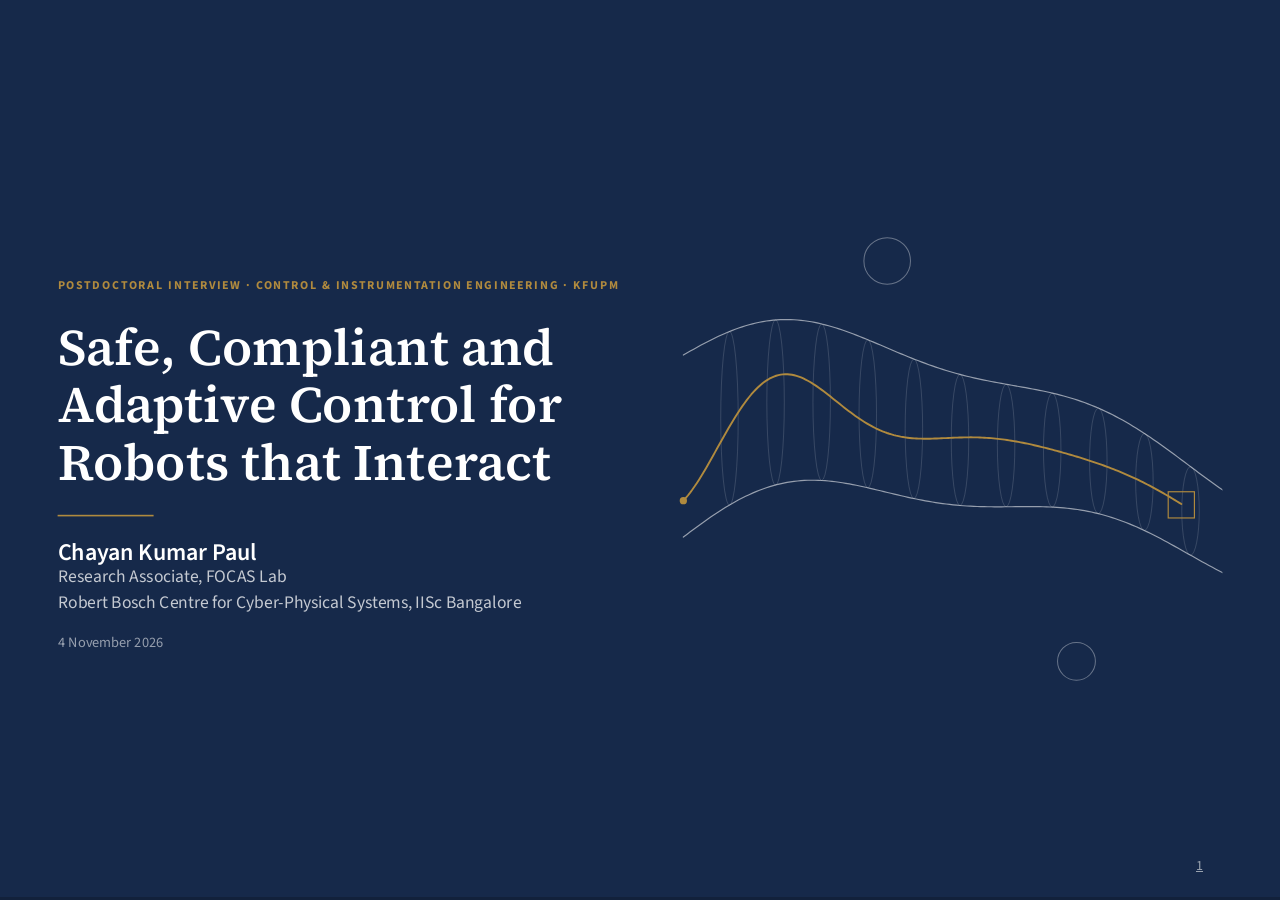
==== kfupm-2026/index.html @ c1b036a3 "Add KFUPM CIE postdoc interview talk (reveal.js, offline, unlisted) Co-Authored-By: Claude Opus 5.5 " ====
<!doctype html>
<html lang="en">
<head>
<meta charset="utf-8">
<meta name="viewport" content="width=device-width, initial-scale=1">
<meta name="robots" content="noindex, nofollow">
<title>Safe, Compliant and Adaptive Control for Robots that Interact — C. K. Paul</title>
<link rel="stylesheet" href="../vendor/reveal/reset.css">
<link rel="stylesheet" href="../vendor/reveal/reveal.css">
<link rel="stylesheet" href="../vendor/katex/katex.min.css">
<link rel="stylesheet" href="css/theme.css">
</head>
<body>
<div class="reveal">
<div class="slides">

<!-- ============================ TITLE ============================ -->
<section data-background-color="#16294A" data-nofooter>
  <div class="dark" style="display:grid;grid-template-columns:1.05fr .95fr;height:100%;align-items:center;">
    <div>
      <div class="kicker">Postdoctoral interview · Control &amp; Instrumentation Engineering · KFUPM</div>
      <h1 style="margin-top:34px;">Safe, Compliant and Adaptive Control for Robots that Interact</h1>
      <div class="goldrule"></div>
      <div class="who">Chayan Kumar Paul</div>
      <div class="aff">Research Associate, FOCAS Lab<br>Robert Bosch Centre for Cyber-Physical Systems, IISc Bangalore</div>
      <div class="date">4 November 2026</div>
    </div>
    <div id="fig-title" style="height:100%;"></div>
  </div>
  <aside class="notes">Thank the panel. One-sentence pitch: I design controllers that let robots yield to people while provably never violating safety, with explicit time guarantees. (~20 s)</aside>
</section>

<!-- ============================ BACKGROUND ============================ -->
<section class="center-y">
  <div class="kicker">Profile</div>
  <h2>Background</h2>
  <div class="cols c2" style="gap:70px;">
    <div class="stack">
      <div style="display:grid;grid-template-columns:150px 1fr;gap:16px;">
        <span class="label">Current</span>
        <div><strong>Research Associate, FOCAS Lab</strong><br><span class="small">Robert Bosch Centre for Cyber-Physical Systems, IISc Bangalore</span><br><span class="small muted">With Dr. Pushpak Jagtap: spatiotemporal tubes and funnel-based interaction control</span></div>
      </div>
      <div style="display:grid;grid-template-columns:150px 1fr;gap:16px;">
        <span class="label">PhD, 2026</span>
        <div><strong>Electrical Engineering, IIT Delhi</strong><br><span class="small"><em>Safe and Compliant Adaptive Control Strategies for Human–Robot Interaction</em></span><br><span class="small muted">Advisor: Prof. Indra Narayan Kar</span></div>
      </div>
    </div>
    <div class="key">
      <span class="label">Research question</span>
      <p class="quote">How can a robot yield to people and to uncertain environments while provably never violating safety — with limited model knowledge and explicit time guarantees?</p>
    </div>
  </div>
  <div class="stats">
    <div><span class="n">2</span><span class="t">journal articles<br>(IJSS, IJHCI)</span></div>
    <div><span class="n">4</span><span class="t">manuscripts<br>under review</span></div>
    <div><span class="n">1</span><span class="t">IEEE conference<br>paper (CoDIT)</span></div>
    <div><span class="n">2</span><span class="t">controllers validated<br>on hardware</span></div>
  </div>
  <aside class="notes">PhD at IIT Delhi (defended July 2026), now RA at FOCAS Lab, IISc. Read the research question; skim the numbers. (~50 s)</aside>
</section>

<!-- ============================ THEME ============================ -->
<section class="center-y">
  <div class="kicker">Research theme</div>
  <h2>Interaction that is safe by construction</h2>
  <div class="cols c3" style="margin-top:30px;">
    <div class="fragment"><div class="rule"></div><div class="num">01</div><h3 style="margin-top:8px;">Learn</h3>
      <p class="small">Identify unknown parameters <strong>in fixed time</strong>, from initial rather than persistent excitation.</p>
      <p class="xsmall muted"><em>Certificate:</em> explicit settling-time bound $\mathcal{T}_{\max}$</p></div>
    <div class="fragment"><div class="rule"></div><div class="num">02</div><h3 style="margin-top:8px;">Constrain</h3>
      <p class="small">Never leave the safe set — <strong>even while yielding</strong> to the human.</p>
      <p class="xsmall muted"><em>Certificate:</em> forward invariance; recursive feasibility</p></div>
    <div class="fragment"><div class="rule"></div><div class="num">03</div><h3 style="margin-top:8px;">Estimate</h3>
      <p class="small">Reconstruct <strong>unmeasured states</strong>, treating the human force as an unknown input.</p>
      <p class="xsmall muted"><em>Certificate:</em> contraction ⇒ exponential convergence</p></div>
  </div>
  <p class="quote center fragment" style="margin-top:70px;">Separate what must be guaranteed from what can be learned — and prove both.</p>
  <aside class="notes">Three capabilities, each with a mathematical certificate. Ch. 3 & 5 = learn, Ch. 4 & 5 + STT = constrain, Ch. 6 = estimate. (~50 s)</aside>
</section>

<!-- ============================ PROBLEM ============================ -->
<section>
  <div class="kicker">Motivation</div>
  <h2>Compliance and safety under uncertainty</h2>
  <div class="cols c46">
    <div class="stack">
      <div style="display:grid;grid-template-columns:1fr 1fr;gap:12px;">
        <img src="figures/motiv_surgery.jpg" alt="Surgical robots" style="height:180px;object-fit:cover;width:100%;">
        <img src="figures/motiv_warehouse.jpg" alt="Collaborative robot in a warehouse" style="height:180px;object-fit:cover;width:100%;">
      </div>
      <div class="panel">
        <span class="label">Task-space dynamics and target impedance</span>
        $$\begin{aligned} M_p(q)\ddot p + C_p(q,\dot q)\dot p + G_p(q) &= J^{\dagger\top}(q)\,\tau + f_{ext}\\ M\ddot e + D\dot e + K e &= f_{ext},\qquad e = p-p_d \end{aligned}$$
      </div>
    </div>
    <div>
      <table class="cmp">
        <tr><th></th><th>Model-free</th><th>Parameter<br>convergence</th><th>Explicit<br>time</th><th>Hard<br>safety</th></tr>
        <tr><td>Classical impedance</td><td class="no">×</td><td class="na">–</td><td class="na">–</td><td class="no">×</td></tr>
        <tr><td>Adaptive impedance</td><td class="yes">✓</td><td>PE only</td><td class="no">×</td><td class="no">×</td></tr>
        <tr><td>Invariance control</td><td class="no">×</td><td class="na">–</td><td class="na">–</td><td class="yes">✓</td></tr>
        <tr><td>CBF / MPC based</td><td class="no">×</td><td class="na">–</td><td class="na">–</td><td class="yes">✓</td></tr>
        <tr><td>BLF / PPC admittance</td><td class="yes">✓</td><td class="no">×</td><td class="no">×</td><td class="yes">✓<sup>†</sup></td></tr>
        <tr class="ours fragment"><td>This work</td><td>✓</td><td>✓</td><td>✓</td><td>✓</td></tr>
      </table>
      <p class="xsmall muted" style="margin-top:6px;">† conservative: bounds tied to the barrier construction rather than the task. “Model-free”: unknown parameters with known regressor structure.</p>
    </div>
  </div>
  <div class="key fragment" style="margin-top:22px;"><strong>The gap.</strong> No single framework delivered compliance, parameter convergence in bounded time and hard state constraints — together, under model uncertainty and disturbances.</div>
  <aside class="notes">Exact cancellation needs M_p, C_p, G_p; hard limits on position/velocity; full state and force rarely measured. Reveal "this work" row, then the gap. (~1 min)</aside>
</section>

<!-- ============================ C1 ============================ -->
<section>
  <div class="kicker">PhD research · 1 of 4</div>
  <h2>Fixed-time adaptive impedance control</h2>
  <div class="cols c2">
    <div class="stack">
      <div class="panel">
        <span class="label">Design</span>
        $$\begin{aligned}
        M(\dot v+\lambda v)&=M\ddot e+D\dot e+Ke-f_{ext}\\
        \tau&=J^{\top}\!\big(\Phi\hat\Theta-f_{ext}-k_1\lceil v\rfloor^{1-\alpha}-k_2\lceil v\rfloor^{1+\alpha}\big)\\
        \dot{\hat\Theta}&=\Gamma\Phi^{\top}v+\Gamma\textstyle\sum_{j\in\{F,IF\}}\big(\lceil\varepsilon_j\rfloor^{1-\alpha}+\lceil\varepsilon_j\rfloor^{1+\alpha}\big)
        \end{aligned}$$
        <p class="xsmall muted" style="margin:0;">$\lceil x\rfloor^{a}=|x|^{a}\operatorname{sign}(x)$ elementwise, $\alpha\in(0,1)$; $\varepsilon_j$: prediction errors of filtered regressors.</p>
      </div>
      <div class="key fragment">
        <strong>Theorem.</strong> If the filtered regressor is initially exciting on $[0,\epsilon]$, then for every initial condition
        $$v(t)=0,\quad \tilde\Theta(t)=0\qquad \forall\,t\ge \mathcal{T}_{\max}=\epsilon+\frac{\pi}{\alpha\sqrt{\gamma_3\gamma_4}}.$$
      </div>
      <p class="venue">Submitted to Int. J. Adaptive Control and Signal Processing — with D. Efimov and R. Ushirobira (Inria)</p>
    </div>
    <div class="stack">
      <div id="fig-peie"></div>
      <div class="fragment">
        <img src="figures/plot_c1_params.svg" alt="Parameter estimates" style="width:88%;margin:0 auto;">
        <p class="caption">Two-link simulation: all five estimates settle well inside $\mathcal{T}_{\max}=12.3$ s.<br>Hardware (Quanser SRV02): $\mathcal{T}_{\max}=39.7$ s, smooth and bounded input.</p>
      </div>
    </div>
  </div>
  <aside class="notes">Impedance filter turns the target relation into regulation of v. Key point: initial, not persistent, excitation — realistic for contact tasks. Bound independent of initial conditions given the excitation level. (~1:45)</aside>
</section>

<!-- ============================ C2 ============================ -->
<section>
  <div class="kicker">PhD research · 2 of 4</div>
  <h2>Safety in admittance control by reference shaping</h2>
  <div class="cols c2">
    <div class="stack">
      <div id="fig-refshape"></div>
      <div class="panel fragment" data-fragment-index="3">
        <span class="label">Switched reference model and invariance function</span>
        $$\dot E_r = A_{\sigma}E_r+B_a f_{ext},\qquad \sigma\in\{\text{compliant},\,\text{stiff}\}$$
        $$\Phi(E_r)=\begin{cases} h, & \dot h\le 0\\[2pt] h+\dfrac{\dot h^{2}}{2\gamma}, & \text{otherwise}\end{cases}\qquad \mathcal{G}_1\oplus\mathcal{D}\subseteq\mathcal{S}_r$$
        <p class="xsmall muted" style="margin:0;">Safe set $\{h\le 0\}$; $\Phi\le0$ ⇔ the braking distance at deceleration $\gamma$ fits before the boundary. $\mathcal{G}_1=\{\Phi\le 0\}$ invariant; MRAC error bound $\mathcal D$.</p>
      </div>
    </div>
    <div class="stack">
      <img src="figures/hw_srv02_admittance.jpg" alt="Quanser SRV02 hardware" style="width:90%;margin:0 auto;">
      <img src="figures/plot_c2_track.svg" alt="Hardware tracking with limits" style="width:82%;margin:0 auto;">
      <p class="caption">Hardware: the operator pushes the link both ways ($|f_{ext}|\lesssim2$ N);<br>the link complies but never crosses the limits.</p>
      <p class="venue" style="text-align:right;">Int. J. Human–Computer Interaction (2026) · IEEE CoDIT (2024)</p>
    </div>
  </div>
  <aside class="notes">Click 1: naive admittance crosses the boundary. Click 2: shaped reference stiffens before Φ reaches 0. Click 3: the math. No barrier terms in the control law. Note: Φ uses +ḣ²/2γ (braking distance). (~1:30)</aside>
</section>

<!-- ============================ C3 ============================ -->
<section>
  <div class="kicker">PhD research · 3 of 4</div>
  <h2>Fixed-time adaptation with tube MPC</h2>
  <div class="cols c64">
    <div class="stack">
      <div id="fig-tubempc"></div>
      <p class="venue">In revision, IEEE Transactions on Automation Science and Engineering</p>
    </div>
    <div class="stack">
      <img src="figures/plot_c3_wall.svg" alt="Impedance along X with a wall" style="width:92%;margin:0 auto;">
      <img src="figures/plot_c3_y.svg" alt="Tracking along Y" style="width:92%;margin:0 auto;">
      <p class="caption">Simultaneously: compliant contact with a wall along $X$ (top) and accurate tracking along $Y$, with the $Y$-channel constraint enforced (bottom).</p>
    </div>
  </div>
  <aside class="notes">Contact direction: fixed-time impedance. Other directions: tube MPC on a linear prediction model (A_d = e^{-λT_s} I). Click: after T_max the parametric part of the disturbance set vanishes, so the tube shrinks — less conservative. Recursive feasibility via shifted sequence. (~1:30)</aside>
</section>

<!-- ============================ C4 ============================ -->
<section>
  <div class="kicker">PhD research · 4 of 4</div>
  <h2>Unknown-input dynamic observer via contraction</h2>
  <div class="cols c334">
    <div class="stack">
      <img src="figures/flexible_joint.jpg" alt="Flexible joint">
      <p class="small muted">Flexible joints give inherent compliance, but link-side states are hard to measure and the human force is unknown.</p>
    </div>
    <div class="stack">
      <div class="panel"><span class="label">System and annihilator</span>
        $$\begin{aligned}\dot x&=Ax+g(y,u)+\phi(x)+Fd,\quad y=Cx\\ TF&=0\ \Rightarrow\ T\dot x=TAx+Tg+T\phi(x)\end{aligned}$$</div>
      <div class="panel"><span class="label">Dynamic observer</span>
        $$\begin{aligned}\dot z&=Pz+Qy+Tg+T\phi(\hat x)+R\upsilon\\ \dot\upsilon&=Xz+Yy+S\upsilon,\qquad \hat x=Wz+Zy\end{aligned}$$</div>
      <div class="key small fragment">Exists iff $\operatorname{rank}\begin{bmatrix}T\\ C\end{bmatrix}=n$. Contraction of a virtual system, certified by an LMI, gives exponential convergence for any initial estimate.</div>
    </div>
    <div class="stack">
      <img src="figures/plot_c4_err.svg" alt="Estimation error" style="width:100%;">
      <img src="figures/plot_c4_state.svg" alt="State comparison" style="width:100%;">
      <p class="caption">Error within an exponential envelope; faster than a proportional UI observer (simulation).</p>
      <p class="venue">Int. J. Systems Science (2025)</p>
    </div>
  </div>
  <aside class="notes">Extra observer states (X,Y,S) enlarge the LMI feasible set; proportional / PI observers are special cases. (~1 min)</aside>
</section>

<!-- ============================ STT ============================ -->
<section>
  <div class="kicker">Current work · FOCAS Lab, IISc</div>
  <h2>Spatiotemporal tubes for safe task-space control</h2>
  <div class="cols" style="grid-template-columns:1.6fr .9fr;gap:30px;align-items:center;">
    <div id="fig-stt-t"></div>
    <div id="fig-stt-w"></div>
  </div>
  <div class="key" style="margin-top:14px;"><strong>Idea.</strong> Shape a tube $\Gamma(t)=\{p:\gamma_L(t)&lt;p&lt;\gamma_U(t)\}$ with $\Gamma(t)\cap\big(\mathcal{O}(t)\cup\mathcal{S}_{\mathrm{sing}}\big)=\emptyset$; a closed-form, approximation-free law keeps $p(t)\in\Gamma(t)$ for all $t$ — no model learning, no online optimization.</div>
  <aside class="notes">Animation: the time cursor and the arm move together; the tube excludes the moving obstacle and the near-singular band (stretched/folded arm). Concept-level only — under double-blind review. (~1:20)</aside>
</section>

<!-- ============================ FUNNEL ============================ -->
<section>
  <div class="kicker">Current work · FOCAS Lab, IISc</div>
  <h2>Funnel-based interaction control</h2>
  <div class="cols c64">
    <div id="fig-funnel"></div>
    <div class="stack">
      <div class="panel"><span class="label">Idea</span>
        <p class="small">Keep the interaction error inside a designed funnel, $\|e(t)\|<\varphi(t)$, with a low-complexity, model-free law</p>
        $$u=-\frac{k}{1-\|e\|^{2}/\varphi(t)^{2}}\;e$$
        <p class="xsmall muted" style="margin:0;">Performance by design; no parameter estimation; the gain rises only near the funnel boundary.</p>
      </div>
      <div><span class="label">Also in progress</span><p class="small">Observer-based fixed-time nested sliding-mode control of a flexible-link manipulator (with IIT Delhi).</p></div>
    </div>
  </div>
  <div class="key" style="margin-top:16px;">The same tube and funnel geometry gives <strong>safety</strong> (spatiotemporal tubes) and <strong>prescribed interaction performance</strong> (funnels); fixed-time tools give the <strong>timing certificates</strong>.</div>
  <aside class="notes">Funnel bounds a tracking/interaction error; STT bounds the state directly. Both closed-form. (~1 min)</aside>
</section>

<!-- ============================ PUBLICATIONS ============================ -->
<section>
  <div class="kicker">Track record</div>
  <h2>Publications</h2>
  <div class="cols" style="grid-template-columns:1.55fr .7fr;gap:50px;">
    <div class="pubs">
      <span class="label">Journals</span>
      <div class="row"><div><strong>C. K. Paul</strong>, I. N. Kar, S. Janardhanan. Unknown input dynamic observer for a class of nonlinear systems using contraction analysis. <em>Int. J. Systems Science</em>, 2025.</div><div class="st">Published</div></div>
      <div class="row"><div><strong>C. K. Paul</strong>, B. S. Dey, I. N. Kar. Safety in admittance control using reference trajectory shaping. <em>Int. J. Human–Computer Interaction</em>, 2026.</div><div class="st">Accepted</div></div>
      <div class="row"><div><strong>C. K. Paul</strong>, B. S. Dey, I. N. Kar. Safe physical human–robot interaction via fixed-time concurrent-learning impedance control. <em>IEEE T-ASE</em>.</div><div class="st">In revision</div></div>
      <div class="row"><div><strong>C. K. Paul</strong>, K. Nath, I. N. Kar, D. Efimov, R. Ushirobira. Fixed-time adaptive impedance control with excitation-aware parameter estimation. <em>Int. J. Adapt. Control Signal Process.</em></div><div class="st">Submitted</div></div>
      <div class="row"><div>A. Sharma, <strong>C. K. Paul</strong>, S. Janardhanan. Observer-based fixed-time nested sliding-mode control for tip-position regulation of a single-link flexible manipulator.</div><div class="st">Submitting</div></div>
      <span class="label" style="margin-top:14px;">Conferences</span>
      <div class="row"><div><strong>C. K. Paul</strong>, B. S. Dey, I. N. Kar. Safe human–robot interaction using switched model reference admittance control. <em>IEEE CoDIT</em>, Malta, 2024.</div><div class="st">Published</div></div>
      <div class="row"><div>Two further manuscripts under double-blind review (IEEE RA-L, ICRA).</div><div class="st">Under review</div></div>
    </div>
    <div class="stack small">
      <div><span class="label">Methods</span>Fixed-time stability, adaptive and concurrent learning, set invariance, tube MPC, contraction, sliding modes, funnels and tubes.</div>
      <div><span class="label">Implementation</span>Real-time experiments on the Quanser SRV02; MATLAB/Simulink, Python, ROS 2, robot simulators.</div>
      <div><span class="label">Collaboration</span>IIT Delhi, IISc Bangalore, Inria (France).</div>
    </div>
  </div>
  <aside class="notes">Skim; do not read. (~30 s)</aside>
</section>

<!-- ============================ PLAN ============================ -->
<section class="center-y">
  <div class="kicker">Outlook</div>
  <h2>Research plan at KFUPM CIE</h2>
  <div class="cols c3">
    <div class="fragment"><div class="rule"></div><div class="num" style="font-size:34px;">T1</div><h3 style="margin-top:6px;">Safe human–robot collaboration</h3>
      <ul class="small"><li>Tube and funnel interaction control with fixed-time adaptation on cobot arms</li><li>Time-varying, unmodelled human dynamics</li></ul></div>
    <div class="fragment"><div class="rule"></div><div class="num" style="font-size:34px;">T2</div><h3 style="margin-top:6px;">Observer-based and fault-tolerant safety</h3>
      <ul class="small"><li>Safe interaction without force sensing or full state</li><li>Tubes that survive actuator faults; discrete-time guarantees</li></ul></div>
    <div class="fragment"><div class="rule"></div><div class="num" style="font-size:34px;">T3</div><h3 style="margin-top:6px;">Safe multi-robot and aerial systems</h3>
      <ul class="small"><li>Tubes for fleets and formations under communication limits</li><li>Aerial manipulation; links with CBF-based task allocation</li></ul></div>
  </div>
  <div class="tl fragment">
    <div><b>Months 0–8</b>T1 on lab cobots; T2 theory; first journal submission</div>
    <div><b>Months 8–16</b>T1 experiments; T3 in simulation; conference papers</div>
    <div><b>Months 16–24</b>Integration and demonstrations; joint proposals; student co-supervision</div>
  </div>
  <aside class="notes">One theme, three thrusts building on each other. Align with the funding project — ask which one. (~1:30)</aside>
</section>

<!-- ============================ FIT ============================ -->
<section class="center-y">
  <div class="kicker">Outlook</div>
  <h2>Fit with the department</h2>
  <div id="fig-fit" style="margin-top:10px;"></div>
  <div class="key" style="margin-top:20px;">I would bring certified safety and fixed-time learning for physical interaction, and connect them to the department's robotics, unmanned-systems and logistics projects.</div>
  <aside class="notes">(~40 s)</aside>
</section>

<!-- ============================ THANK YOU + BACKUPS (down) ============================ -->
<section>
<section data-background-color="#16294A" data-nofooter>
  <div class="dark" style="height:100%;display:flex;flex-direction:column;justify-content:center;">
    <h1 style="font-size:84px;">Thank you</h1>
    <div class="goldrule"></div>
    <ul style="font-size:26px;max-width:1250px;">
      <li>Compliant, provably safe interaction control with explicit settling-time certificates</li>
      <li>Hardware-validated on a one-degree-of-freedom testbed; published and under review in leading journals</li>
      <li>A 24-month plan on certified-safe autonomy around people, aligned with CIE research</li>
    </ul>
    <div class="date" style="margin-top:60px;">Chayan Kumar Paul · chayankumar1@iisc.ac.in &nbsp;&nbsp;|&nbsp;&nbsp; Backup slides: press ↓</div>
  </div>
</section>

<section>
  <div class="kicker">Backup A</div>
  <h2>Stability notions and the fixed-time bound</h2>
  <div class="cols c2">
    <div><div id="fig-stab"></div><p class="caption">$\dot V=-4V$ · $\dot V=-2\sqrt V$ · $\dot V=-2\sqrt V-2V^{3/2}$ (log scale). Dashed: fixed-time from $V_0=500$, still settled before $\mathcal{T}_{\max}$.</p></div>
    <div class="stack">
      <div class="panel"><span class="label">Lemma (Polyakov, IEEE TAC 2012)</span>
        <p class="small">If $\dot{\mathcal V}\le-\gamma_a\mathcal V^{1+p}-\gamma_b\mathcal V^{1-p}$ with $0&lt;p&lt;1$, the origin is fixed-time stable and</p>
        $$\mathcal{T}(x_0)\le\mathcal{T}_{\max}=\frac{\pi}{2p\sqrt{\gamma_a\gamma_b}}.$$
        <p class="xsmall muted" style="margin:0;">Proof idea: $w=\mathcal V^{p}$ gives $\dot w\le-p(\gamma_b+\gamma_a w^{2})$; the arctangent is bounded by $\pi/2$.</p></div>
      <div class="panel"><span class="label">In my designs</span><p class="small" style="margin:0;">$\lceil\cdot\rfloor^{1-\alpha}$ acts near the origin, $\lceil\cdot\rfloor^{1+\alpha}$ far away. The right-hand side is continuous, so there is no sliding-mode chattering. A smaller $\mathcal{T}_{\max}$ requires larger $\Gamma,k_1,k_2$ and gives higher torque peaks.</p></div>
    </div>
  </div>
</section>

<section class="center-y">
  <div class="kicker">Backup B</div>
  <h2>Why initial excitation is enough</h2>
  <div class="cols c2">
    <div class="stack">
      <div class="panel"><span class="label">Regressor filters (zero initial states)</span>
        $$\begin{aligned} Z\Theta&=\tau_1\\ \dot Z_F&=-kZ_F+Z,\quad \dot\tau_{1F}=-k\tau_{1F}+\tau_1\\ \dot Z_{IF}&=-kZ_{IF}+Z_F^{\top}Z_F \end{aligned}$$</div>
      <div class="key small">If IE holds on $[0,\epsilon]$, then $\lambda_{\min}(Z_{IF})\ge\mu>0$ on $[\epsilon,\epsilon_1]$ — long enough to converge before $\mathcal{T}_{\max}\le\epsilon_1$, after which $\tilde\Theta=0$ is invariant (disturbance-free case). With forgetting $k>0$ and no new excitation, $\lambda_{\min}(Z_{IF})$ eventually decays; hence the window.</div>
    </div>
    <div class="stack small">
      <div><span class="label">Physical view</span>A contact task has a short transient followed by quasi-static contact: PE fails, IE holds.</div>
      <div><span class="label">Practical check</span>Monitor $\lambda_{\min}(Z_{IF}(t))$ online; the certificate is active once it exceeds $\mu$.</div>
      <div><span class="label">Special case</span>$\alpha=0$ recovers the classical asymptotic combined / concurrent-learning update.</div>
    </div>
  </div>
</section>

<section class="center-y">
  <div class="kicker">Backup C</div>
  <h2>Tube MPC: formulation, feasibility, computation</h2>
  <div class="cols c2">
    <div class="stack">
      <div class="panel"><span class="label">Tube-MPC problem</span>
        $$\begin{aligned}\min_{\bar u}\ &\textstyle\sum_{j=0}^{N-1}\big(\|\bar v_{k+j}\|_Q^2+\|\bar u_{k+j}\|_R^2\big)+\|\bar v_{k+N}\|_P^2\\
        \text{s.t.}\ &\bar v_{k+j+1}=A_d\bar v_{k+j}+B_d\bar u_{k+j},\\ &\bar v_{k+j}\in\mathcal V\ominus\mathcal E_b,\quad \bar v_{k+N}\in\mathcal V_f,\\ &u_k=\bar u_k^{*}+K_d(v_k-\bar v_k),\quad A_d+B_dK_d\ \text{Schur}\end{aligned}$$</div>
      <div class="panel"><span class="label">Guarantees</span><p class="small" style="margin:0;">Recursive feasibility via the shifted sequence; $J^{*}$ is a Lyapunov function, so $\bar v_k\to0$; the true state stays in $\bar v_k\oplus\mathcal E_b$, with $\mathcal E_b$ robust positively invariant.</p></div>
    </div>
    <div class="stack small">
      <div><span class="label">Less conservative</span>The disturbance set has a parametric part that vanishes after $\mathcal{T}_{\max}$, so the tube can be recomputed smaller.</div>
      <div><span class="label">Computation</span>$A_d=e^{-\lambda T_s}I$ with box constraints gives a small dense QP ($N=40$, $T_s=1$ ms). Terminal ingredients are computed offline.</div>
      <div><span class="label">If the budget is tight</span>Explicit (multi-parametric) MPC, warm-started first-order solvers, or a shorter horizon with a larger terminal set.</div>
    </div>
  </div>
</section>

<section class="center-y">
  <div class="kicker">Backup D</div>
  <h2>Contraction and the observer design equations</h2>
  <div class="cols c2">
    <div class="panel"><span class="label">Contraction</span>
      <p class="small">$\dot x=f(x,t)$ is contracting in a metric $\mathcal M(x,t)\succ0$ if</p>
      $$\frac{\partial f}{\partial x}^{\!\top}\!\mathcal M+\dot{\mathcal M}+\mathcal M\frac{\partial f}{\partial x}\preceq-2\beta\mathcal M,\quad \beta>0.$$
      <p class="small" style="margin:0;">All trajectories converge to each other exponentially. A virtual system with particular solutions $x$ and $\hat x$ then gives $\hat x\to x$.</p></div>
    <div class="panel"><span class="label">Linear matrix equations</span>
      $$PT-TA+QC=0,\quad XT+YC=0,\quad WT+ZC=I$$
      <p class="small" style="margin:0;">Stack as $\Pi\Sigma=\Lambda$ with $\Pi=[P\ Q\ X\ Y\ W\ Z]$; solvable iff $\operatorname{rank}\begin{bmatrix}\Sigma\\ \Lambda\end{bmatrix}=\operatorname{rank}\Sigma$; general solution $\Pi=\Pi_0+\mathcal Z_1(I-\Sigma\Sigma^{\dagger})$. The free block $\mathcal Z_1$ is used to satisfy the convergence LMI at the vertices bounding the Jacobian of $\phi$.</p></div>
  </div>
</section>

<section class="center-y">
  <div class="kicker">Backup E</div>
  <h2>Safety tools: how they compare</h2>
  <table class="cmp left" style="font-size:20px;">
    <tr><th>Method</th><th>Model needed</th><th>Online cost</th><th>Constraint type</th><th>Typical caveat</th></tr>
    <tr><td>CBF–QP</td><td>control-affine model</td><td>QP each step</td><td>state set $h(x)\ge0$</td><td>feasibility under input limits; high relative degree</td></tr>
    <tr><td>Barrier Lyapunov function</td><td>partial (backstepping)</td><td>closed form</td><td>error / state bounds</td><td>initial-condition requirements; design complexity</td></tr>
    <tr><td>Prescribed performance / funnel</td><td>structural only</td><td>closed form</td><td>error envelope $\varphi(t)$</td><td>gain grows near the boundary; noise sensitivity</td></tr>
    <tr><td>Spatiotemporal tubes</td><td>structural only</td><td>closed form</td><td>time-varying state tube</td><td>the tube must be designed (obstacle knowledge)</td></tr>
    <tr><td>Tube MPC</td><td>nominal linear model</td><td>QP each step</td><td>state and input sets</td><td>computation; conservatism of the invariant set</td></tr>
    <tr><td>Reference shaping (mine)</td><td>none in the safety layer</td><td>closed form</td><td>state set via $\Phi$</td><td>needs a good tracking loop; switching design</td></tr>
  </table>
</section>

<section class="center-y">
  <div class="kicker">Backup F</div>
  <h2>Assumptions and limitations</h2>
  <div class="cols c2">
    <div><span class="label">Standing assumptions</span><ul class="small">
      <li>Dynamics linear in the parameters (known regressor)</li>
      <li>Interaction force measured; disturbances bounded with a known bound</li>
      <li>Full state available in Ch. 3–5; safe set known, initial state inside it</li>
      <li>Non-singular Jacobian along the task (now addressed with tubes)</li></ul></div>
    <div><span class="label">Limitations and next steps</span><ul class="small">
      <li>Hardware so far is single-DoF → multi-DoF cobot experiments</li>
      <li>Ch. 5–6 validated in simulation → hardware</li>
      <li>$\mathcal{T}_{\max}$ is a worst-case bound → tighter estimates</li>
      <li>Continuous-time proofs → discrete-time guarantees</li>
      <li>Observer and controller designed separately → observer-based safe interaction</li></ul></div>
  </div>
</section>
</section>

</div>
</div>
<div id="footer"><span>Chayan Kumar Paul · Postdoctoral interview, KFUPM</span><span></span></div>

<script src="../vendor/katex/katex.min.js"></script>
<script src="../vendor/katex/contrib/auto-render.min.js"></script>
<script src="../vendor/reveal/reveal.js"></script>
<script src="../vendor/reveal/plugin/notes/notes.js"></script>
<script src="js/figures.js"></script>
<script>
  renderMathInElement(document.querySelector('.slides'), {
    delimiters: [{left:'$$',right:'$$',display:true},{left:'$',right:'$',display:false}],
    throwOnError: false
  });
  const deck = new Reveal({
    width: 1600, height: 900, margin: 0, minScale: 0.2, maxScale: 2.0,
    hash: true, center: false, controls: false, progress: true,
    slideNumber: 'h.v', pdfSeparateFragments: false, transition: 'fade', transitionSpeed: 'fast', backgroundTransition: 'fade',
    plugins: [RevealNotes]
  });
  window.deck = deck; window.__figuresReady(deck);
  deck.initialize();
</script>
</body>
</html>
---- kfupm-2026/css/theme.css ----
/* =====================================================================
   Meridian theme for reveal.js -- restrained, math-first academic style
   Navy + muted gold on white; Source Serif 4 headings, Source Sans 3 body
   ===================================================================== */
@font-face{font-family:"Source Serif 4";font-weight:400;font-style:normal;src:url(../../vendor/fonts/source-serif-4-latin-400-normal.woff2) format("woff2");}
@font-face{font-family:"Source Serif 4";font-weight:400;font-style:italic;src:url(../../vendor/fonts/source-serif-4-latin-400-italic.woff2) format("woff2");}
@font-face{font-family:"Source Serif 4";font-weight:600;font-style:normal;src:url(../../vendor/fonts/source-serif-4-latin-600-normal.woff2) format("woff2");}
@font-face{font-family:"Source Serif 4";font-weight:700;font-style:normal;src:url(../../vendor/fonts/source-serif-4-latin-700-normal.woff2) format("woff2");}
@font-face{font-family:"Source Sans 3";font-weight:400;font-style:normal;src:url(../../vendor/fonts/source-sans-3-latin-400-normal.woff2) format("woff2");}
@font-face{font-family:"Source Sans 3";font-weight:400;font-style:italic;src:url(../../vendor/fonts/source-sans-3-latin-400-italic.woff2) format("woff2");}
@font-face{font-family:"Source Sans 3";font-weight:600;font-style:normal;src:url(../../vendor/fonts/source-sans-3-latin-600-normal.woff2) format("woff2");}
@font-face{font-family:"Source Sans 3";font-weight:700;font-style:normal;src:url(../../vendor/fonts/source-sans-3-latin-700-normal.woff2) format("woff2");}

:root{
  --ink:#1C2430; --navy:#16294A; --blue:#3E5C8A; --gold:#B08A3E; --red:#A63D40;
  --gray:#6B7280; --mid:#9AA3AF; --line:#D9DDE3; --panel:#F4F5F7;
  --serif:"Source Serif 4",Georgia,serif; --sans:"Source Sans 3","Helvetica Neue",Arial,sans-serif;
}
.reveal-viewport{background:#fff;}
.reveal{font-family:var(--sans);font-size:30px;color:var(--ink);}
.reveal .slides{text-align:left;}
.reveal .slides section{height:100%;box-sizing:border-box;padding:56px 72px 64px;}
.reveal .slides section.center-y{display:flex!important;flex-direction:column;justify-content:center;}
.reveal p{margin:0 0 .5em;line-height:1.38;}
.reveal strong{font-weight:600;color:var(--navy);}
.reveal em{font-style:italic;}
.reveal a{color:var(--blue);}
.reveal h1,.reveal h2,.reveal h3{font-family:var(--serif);color:var(--navy);text-transform:none;letter-spacing:0;font-weight:600;margin:0;}
.reveal h2{font-size:44px;line-height:1.15;margin-bottom:28px;}
.reveal h3{font-size:30px;margin-bottom:10px;}

/* small label above a title */
.kicker{font-family:var(--sans);font-size:15px;font-weight:700;letter-spacing:.14em;color:var(--gold);text-transform:uppercase;margin-bottom:8px;}
.label{font-size:14px;font-weight:700;letter-spacing:.12em;color:var(--gray);text-transform:uppercase;margin-bottom:6px;display:block;}

/* layout */
.cols{display:grid;gap:44px;align-items:start;}
.c2{grid-template-columns:1fr 1fr;} .c3{grid-template-columns:1fr 1fr 1fr;}
.c46{grid-template-columns:.92fr 1.08fr;} .c64{grid-template-columns:1.12fr .88fr;}
.c334{grid-template-columns:.8fr 1.05fr 1.05fr;}
.stack>*+*{margin-top:22px;}
.muted{color:var(--gray);} .small{font-size:22px;} .xsmall{font-size:18px;} .center{text-align:center;}

/* panels */
.panel{background:var(--panel);border-left:3px solid var(--navy);padding:16px 22px;}
.key{border-left:3px solid var(--gold);padding:6px 0 6px 20px;}
.venue{font-style:italic;color:var(--gray);font-size:20px;}
.caption{color:var(--gray);font-size:18px;text-align:center;margin-top:6px;line-height:1.35;}
.rule{height:2px;background:var(--navy);margin-bottom:14px;}
.num{font-family:var(--serif);font-size:44px;color:var(--gold);line-height:1;}
.quote{font-family:var(--serif);font-style:italic;font-size:30px;color:var(--navy);line-height:1.4;}
.reveal img{max-width:100%;margin:0;display:block;}
.fig{width:100%;}

/* lists */
.reveal ul{margin:0;padding:0;list-style:none;}
.reveal ul li{position:relative;padding-left:24px;margin-bottom:10px;line-height:1.35;}
.reveal ul li::before{content:"";position:absolute;left:2px;top:.58em;width:8px;height:8px;background:var(--gold);}

/* table */
.reveal table.cmp{border-collapse:collapse;width:100%;font-size:21px;}
.reveal table.cmp th{font-weight:600;color:var(--gray);font-size:17px;padding:6px 8px;border-bottom:1.5px solid var(--navy);text-align:center;}
.reveal table.cmp th:first-child,.reveal table.cmp td:first-child{text-align:left;}
.reveal table.cmp td{padding:7px 8px;border-bottom:1px solid var(--line);text-align:center;}
.reveal table.cmp tr.ours td{font-weight:600;color:var(--navy);border-top:1.5px solid var(--navy);border-bottom:1.5px solid var(--navy);}
.yes{color:var(--navy);} .no{color:var(--red);} .na{color:var(--mid);}

/* publications */
.pubs{font-size:19px;line-height:1.35;}
.pubs .row{display:grid;grid-template-columns:1fr 150px;gap:16px;padding:7px 0;border-bottom:1px solid var(--line);}
.pubs .st{font-size:13px;font-weight:700;letter-spacing:.1em;color:var(--gray);text-align:right;text-transform:uppercase;padding-top:3px;}

/* timeline */
.tl{display:grid;grid-template-columns:repeat(3,1fr);margin-top:34px;border-top:2px solid var(--line);}
.tl>div{padding-top:12px;position:relative;font-size:19px;color:var(--gray);}
.tl>div::before{content:"";position:absolute;top:-7px;left:0;width:12px;height:12px;border-radius:50%;background:var(--navy);}
.tl>div:first-child{border-top:2px solid var(--navy);margin-top:-2px;}
.tl b{display:block;color:var(--navy);font-size:20px;margin-bottom:4px;}

/* stats row */
.stats{display:grid;grid-template-columns:repeat(4,1fr);border-top:1px solid var(--line);padding-top:20px;margin-top:40px;}
.stats>div{display:flex;gap:14px;align-items:flex-start;padding-right:16px;}
.stats>div+div{border-left:1px solid var(--line);padding-left:20px;}
.stats .n{font-family:var(--serif);font-size:54px;color:var(--navy);line-height:.95;}
.stats .t{font-size:19px;color:var(--gray);line-height:1.3;}

/* dark title / closing slides */
.dark{color:#fff;}
.dark h1{color:#fff;font-size:64px;line-height:1.12;font-weight:600;}
.dark .kicker{color:var(--gold);}
.dark .goldrule{width:120px;height:2px;background:var(--gold);margin:30px 0;}
.dark .who{font-size:30px;font-weight:600;}
.dark .aff{font-size:22px;color:rgba(255,255,255,.75);line-height:1.45;}
.dark .date{font-size:18px;color:rgba(255,255,255,.55);margin-top:26px;}
.dark ul li{color:rgba(255,255,255,.9);} .dark ul li::before{background:var(--gold);}

/* footer */
#footer{position:fixed;left:72px;right:72px;bottom:18px;display:flex;justify-content:space-between;font-size:14px;color:var(--mid);border-top:1px solid var(--line);padding-top:6px;z-index:20;pointer-events:none;}
.hide-footer #footer{display:none;}
.reveal .slide-number{background:transparent;color:var(--mid);font-family:var(--sans);font-size:14px;right:72px;bottom:22px;}

/* KaTeX sizing */
.reveal .katex{font-size:1.02em;}
.reveal .katex-display{margin:.35em 0;text-align:left;}
.panel .katex-display>.katex{text-align:left;}

/* ---------- SVG figure animation primitives ---------- */
svg text{font-family:var(--sans);}
.draw{stroke-dasharray:1;stroke-dashoffset:1;}
section.present .draw.auto{animation:draw var(--dur,1.6s) ease-in-out var(--delay,0s) forwards;}
.fragment.visible .draw,.fragment.visible.draw{animation:draw var(--dur,1.6s) ease-in-out var(--delay,0s) forwards;}
@keyframes draw{to{stroke-dashoffset:0;}}
.fadein{opacity:0;}
section.present .fadein.auto{animation:fade .8s ease var(--delay,0s) forwards;}
@keyframes fade{to{opacity:1;}}
.reveal .slides section .fragment{transition:opacity .5s ease;}
@media print{#footer{display:none;}}
.reveal .progress{color:var(--gold);height:3px;}
#footer{font-family:var(--sans);}
.reveal table.cmp.left td,.reveal table.cmp.left th{text-align:left;}
html.print-pdf .draw{stroke-dashoffset:0!important;animation:none!important;}
html.print-pdf .fadein{opacity:1!important;}
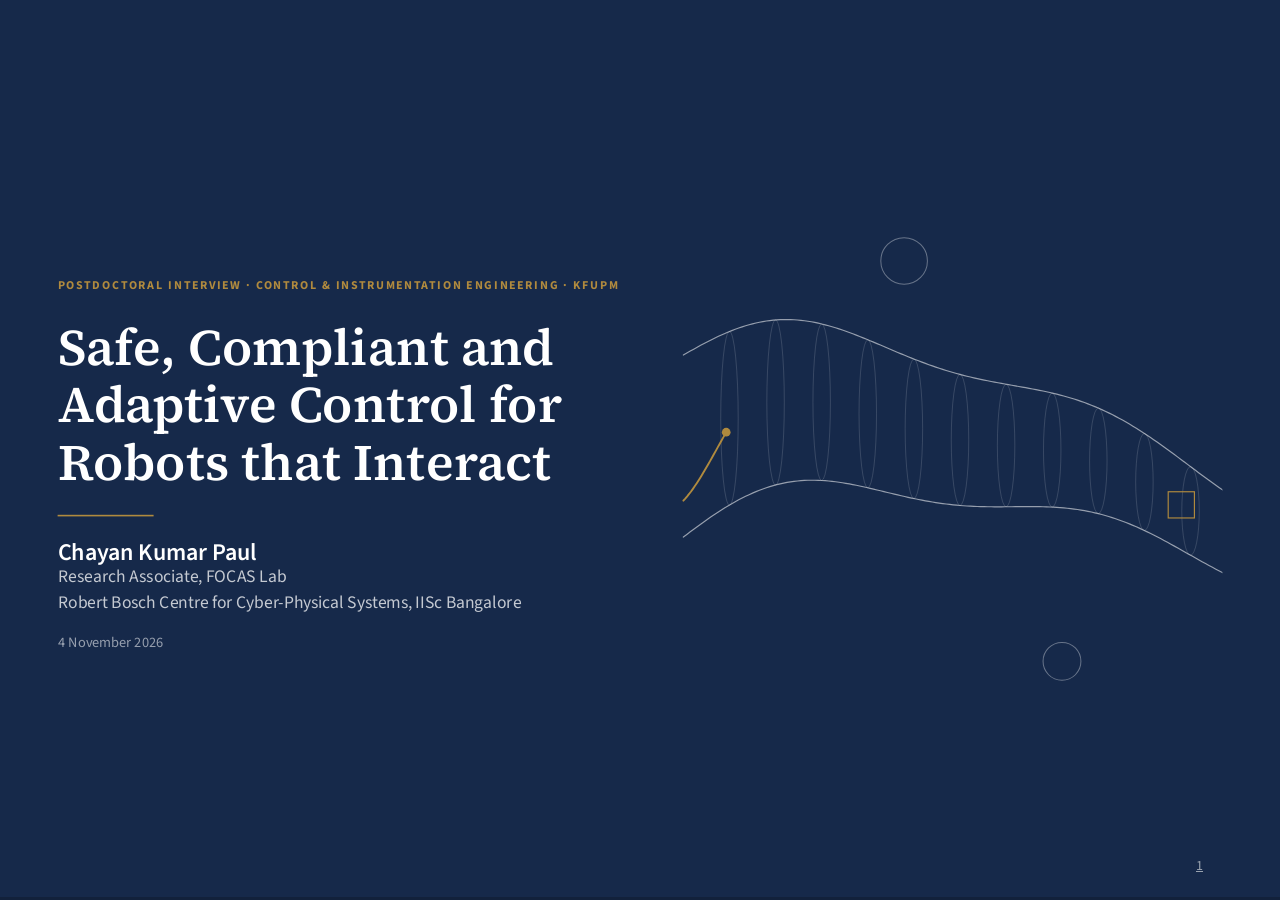
==== commit b5866865: "Revise KFUPM talk: impedance intuition, FR3 clips, updated publications - Background: lighter resear" ====
--- a/kfupm-2026/index.html
+++ b/kfupm-2026/index.html
@@ -47,13 +47,19 @@
     </div>
     <div class="key">
       <span class="label">Research question</span>
-      <p class="quote">How can a robot yield to people and to uncertain environments while provably never violating safety — with limited model knowledge and explicit time guarantees?</p>
+      <p class="quote">How can a robot <b>yield to people</b> while <b>provably staying safe</b>?</p>
+      <div class="chips">
+        <span><i>01</i>Compliant interaction</span>
+        <span><i>02</i>Hard safety constraints</span>
+        <span><i>03</i>Limited model knowledge</span>
+        <span><i>04</i>Explicit time guarantees</span>
+      </div>
     </div>
   </div>
   <div class="stats">
-    <div><span class="n">2</span><span class="t">journal articles<br>(IJSS, IJHCI)</span></div>
-    <div><span class="n">4</span><span class="t">manuscripts<br>under review</span></div>
-    <div><span class="n">1</span><span class="t">IEEE conference<br>paper (CoDIT)</span></div>
+    <div><span class="n">3</span><span class="t">journal articles<br>(IJSS ×2, IJHCI)</span></div>
+    <div><span class="n">6</span><span class="t">under review<br>(4 journal + 2 conference)</span></div>
+    <div><span class="n">2</span><span class="t">conference papers<br>(IEEE CoDIT, IFAC ACODS)</span></div>
     <div><span class="n">2</span><span class="t">controllers validated<br>on hardware</span></div>
   </div>
   <aside class="notes">PhD at IIT Delhi (defended July 2026), now RA at FOCAS Lab, IISc. Read the research question; skim the numbers. (~50 s)</aside>
@@ -82,18 +88,23 @@
 <section>
   <div class="kicker">Motivation</div>
   <h2>Compliance and safety under uncertainty</h2>
-  <div class="cols c46">
-    <div class="stack">
-      <div style="display:grid;grid-template-columns:1fr 1fr;gap:12px;">
-        <img src="figures/motiv_surgery.jpg" alt="Surgical robots" style="height:180px;object-fit:cover;width:100%;">
-        <img src="figures/motiv_warehouse.jpg" alt="Collaborative robot in a warehouse" style="height:180px;object-fit:cover;width:100%;">
+  <div class="cols c46" style="gap:40px;">
+    <div class="stack">
+      <div>
+        <span class="label">Intuition: what impedance control does</span>
+        <div id="fig-imp"></div>
       </div>
       <div class="panel">
         <span class="label">Task-space dynamics and target impedance</span>
         $$\begin{aligned} M_p(q)\ddot p + C_p(q,\dot q)\dot p + G_p(q) &= J^{\dagger\top}(q)\,\tau + f_{ext}\\ M\ddot e + D\dot e + K e &= f_{ext},\qquad e = p-p_d \end{aligned}$$
       </div>
     </div>
-    <div>
+    <div class="stack">
+      <div style="display:grid;grid-template-columns:1fr 1fr;gap:12px;">
+        <img src="figures/motiv_surgery.jpg" alt="Surgical robots" style="height:150px;object-fit:cover;width:100%;">
+        <img src="figures/motiv_warehouse.jpg" alt="Collaborative robot in a warehouse" style="height:150px;object-fit:cover;width:100%;">
+      </div>
+      <div>
       <table class="cmp">
         <tr><th></th><th>Model-free</th><th>Parameter<br>convergence</th><th>Explicit<br>time</th><th>Hard<br>safety</th></tr>
         <tr><td>Classical impedance</td><td class="no">×</td><td class="na">–</td><td class="na">–</td><td class="no">×</td></tr>
@@ -104,6 +115,7 @@
         <tr class="ours fragment"><td>This work</td><td>✓</td><td>✓</td><td>✓</td><td>✓</td></tr>
       </table>
       <p class="xsmall muted" style="margin-top:6px;">† conservative: bounds tied to the barrier construction rather than the task. “Model-free”: unknown parameters with known regressor structure.</p>
+      </div>
     </div>
   </div>
   <div class="key fragment" style="margin-top:22px;"><strong>The gap.</strong> No single framework delivered compliance, parameter convergence in bounded time and hard state constraints — together, under model uncertainty and disturbances.</div>
@@ -129,15 +141,20 @@
         <strong>Theorem.</strong> If the filtered regressor is initially exciting on $[0,\epsilon]$, then for every initial condition
         $$v(t)=0,\quad \tilde\Theta(t)=0\qquad \forall\,t\ge \mathcal{T}_{\max}=\epsilon+\frac{\pi}{\alpha\sqrt{\gamma_3\gamma_4}}.$$
       </div>
-      <p class="venue">Submitted to Int. J. Adaptive Control and Signal Processing — with D. Efimov and R. Ushirobira (Inria)</p>
+      <p class="venue">Submitted to the European Journal of Control — with D. Efimov and R. Ushirobira (Inria)</p>
     </div>
     <div class="stack">
       <div id="fig-peie"></div>
       <div class="fragment">
-        <img src="figures/plot_c1_params.svg" alt="Parameter estimates" style="width:88%;margin:0 auto;">
+        <img src="figures/plot_c1_params.svg" alt="Parameter estimates" style="width:70%;margin:0 auto;">
         <p class="caption">Two-link simulation: all five estimates settle well inside $\mathcal{T}_{\max}=12.3$ s.<br>Hardware (Quanser SRV02): $\mathcal{T}_{\max}=39.7$ s, smooth and bounded input.</p>
       </div>
     </div>
+  </div>
+  <div class="hl3" style="margin-top:18px;">
+    <div><b><i>01</i>Initial, not persistent, excitation</b>Excitation is needed only on $[0,\epsilon]$ — realistic for contact tasks that turn quasi-static.</div>
+    <div><b><i>02</i>A deadline known in advance</b>$\mathcal{T}_{\max}$ is set by the design gains and the excitation level, not by the initial conditions.</div>
+    <div><b><i>03</i>Smooth, and tested on hardware</b>Continuous control law, no chattering; on the Quanser SRV02 the estimates settle within $\mathcal{T}_{\max}=39.7$ s.</div>
   </div>
   <aside class="notes">Impedance filter turns the target relation into regulation of v. Key point: initial, not persistent, excitation — realistic for contact tasks. Bound independent of initial conditions given the excitation level. (~1:45)</aside>
 </section>
@@ -146,21 +163,22 @@
 <section>
   <div class="kicker">PhD research · 2 of 4</div>
   <h2>Safety in admittance control by reference shaping</h2>
-  <div class="cols c2">
-    <div class="stack">
-      <div id="fig-refshape"></div>
-      <div class="panel fragment" data-fragment-index="3">
-        <span class="label">Switched reference model and invariance function</span>
-        $$\dot E_r = A_{\sigma}E_r+B_a f_{ext},\qquad \sigma\in\{\text{compliant},\,\text{stiff}\}$$
-        $$\Phi(E_r)=\begin{cases} h, & \dot h\le 0\\[2pt] h+\dfrac{\dot h^{2}}{2\gamma}, & \text{otherwise}\end{cases}\qquad \mathcal{G}_1\oplus\mathcal{D}\subseteq\mathcal{S}_r$$
-        <p class="xsmall muted" style="margin:0;">Safe set $\{h\le 0\}$; $\Phi\le0$ ⇔ the braking distance at deceleration $\gamma$ fits before the boundary. $\mathcal{G}_1=\{\Phi\le 0\}$ invariant; MRAC error bound $\mathcal D$.</p>
-      </div>
-    </div>
-    <div class="stack">
-      <img src="figures/hw_srv02_admittance.jpg" alt="Quanser SRV02 hardware" style="width:90%;margin:0 auto;">
-      <img src="figures/plot_c2_track.svg" alt="Hardware tracking with limits" style="width:82%;margin:0 auto;">
-      <p class="caption">Hardware: the operator pushes the link both ways ($|f_{ext}|\lesssim2$ N);<br>the link complies but never crosses the limits.</p>
-      <p class="venue" style="text-align:right;">Int. J. Human–Computer Interaction (2026) · IEEE CoDIT (2024)</p>
+  <div class="cols" style="grid-template-columns:1fr 1fr;gap:40px;align-items:center;">
+    <div><span class="label">Intuition: the same push, two references</span><div id="fig-refshape"></div></div>
+    <div class="panel fragment" data-fragment-index="3">
+      <span class="label">Theory: switched reference model and invariance function</span>
+      $$\dot E_r = A_{\sigma}E_r+B_a f_{ext},\qquad \sigma\in\{\text{compliant},\,\text{stiff}\}$$
+      $$\Phi(E_r)=\begin{cases} h, & \dot h\le 0\\[2pt] h+\dfrac{\dot h^{2}}{2\gamma}, & \text{otherwise}\end{cases}\qquad \mathcal{G}_1\oplus\mathcal{D}\subseteq\mathcal{S}_r$$
+      <p class="xsmall muted" style="margin:0;">Safe set $\{h\le 0\}$; $\Phi\le0$ ⇔ the braking distance at deceleration $\gamma$ fits before the boundary. $\mathcal{G}_1=\{\Phi\le 0\}$ invariant; MRAC error bound $\mathcal D$.</p>
+    </div>
+  </div>
+  <div class="cols" style="grid-template-columns:1fr 1fr .62fr;gap:30px;align-items:center;margin-top:22px;border-top:1px solid var(--line);padding-top:18px;">
+    <img src="figures/hw_srv02_admittance.jpg" alt="Quanser SRV02 hardware" style="width:100%;max-height:290px;object-fit:contain;">
+    <img src="figures/plot_c2_track.svg" alt="Hardware tracking with limits" style="width:100%;max-height:290px;object-fit:contain;">
+    <div class="stack">
+      <span class="label">Hardware and result</span>
+      <p class="small" style="margin:0;">The operator pushes the link both ways ($|f_{ext}|\lesssim2$ N): the link <strong>complies</strong> but <strong>never crosses the limits</strong>. No barrier terms in the control law.</p>
+      <p class="venue" style="margin:0;">Int. J. Human–Computer Interaction (2026) · IEEE CoDIT (2024)</p>
     </div>
   </div>
   <aside class="notes">Click 1: naive admittance crosses the boundary. Click 2: shaped reference stiffens before Φ reaches 0. Click 3: the math. No barrier terms in the control law. Note: Φ uses +ḣ²/2γ (braking distance). (~1:30)</aside>
@@ -207,6 +225,11 @@
       <p class="venue">Int. J. Systems Science (2025)</p>
     </div>
   </div>
+  <div class="hl3" style="margin-top:26px;">
+    <div><b><i>01</i>No force sensor needed</b>The human force is treated as an unknown input, so link-side states are recovered without measuring it.</div>
+    <div><b><i>02</i>More design freedom</b>Extra observer dynamics $(X,Y,S)$ enlarge the LMI feasible set; proportional and PI observers are special cases.</div>
+    <div><b><i>03</i>Converges from any guess</b>Contraction of a virtual system gives exponential convergence for every initial estimate.</div>
+  </div>
   <aside class="notes">Extra observer states (X,Y,S) enlarge the LMI feasible set; proportional / PI observers are special cases. (~1 min)</aside>
 </section>
 
@@ -214,11 +237,21 @@
 <section>
   <div class="kicker">Current work · FOCAS Lab, IISc</div>
   <h2>Spatiotemporal tubes for safe task-space control</h2>
-  <div class="cols" style="grid-template-columns:1.6fr .9fr;gap:30px;align-items:center;">
+  <div class="cols" style="grid-template-columns:1.3fr .62fr .88fr;gap:28px;align-items:center;">
     <div id="fig-stt-t"></div>
     <div id="fig-stt-w"></div>
-  </div>
-  <div class="key" style="margin-top:14px;"><strong>Idea.</strong> Shape a tube $\Gamma(t)=\{p:\gamma_L(t)&lt;p&lt;\gamma_U(t)\}$ with $\Gamma(t)\cap\big(\mathcal{O}(t)\cup\mathcal{S}_{\mathrm{sing}}\big)=\emptyset$; a closed-form, approximation-free law keeps $p(t)\in\Gamma(t)$ for all $t$ — no model learning, no online optimization.</div>
+    <div class="clip">
+      <video data-autoplay muted loop playsinline preload="auto" poster="media/fr3_tracking.jpg" src="media/fr3_tracking.mp4"></video>
+      <span class="tag">Franka FR3</span>
+      <p class="caption" style="margin-top:8px;">Tracking a target moved by hand (4× speed).</p>
+    </div>
+  </div>
+  <div class="hl3 big" style="margin-top:34px;">
+    <div><b><i>1</i>Draw a corridor in space and time</b>A tube $\Gamma(t)=\{p:\gamma_L(t)&lt;p&lt;\gamma_U(t)\}$ says where the end effector may be at every instant.</div>
+    <div><b><i>2</i>Bend it around danger</b>The tube avoids moving obstacles $\mathcal{O}(t)$ and singular arm configurations, and reaches the target on time.</div>
+    <div><b><i>3</i>Stay inside, in closed form</b>An approximation-free law keeps $p(t)\in\Gamma(t)$ for all $t$: no model learning, no online optimisation.</div>
+  </div>
+  <p class="quote center" style="margin-top:34px;">Safety is decided when the tube is drawn; the controller only has to stay inside it.</p>
   <aside class="notes">Animation: the time cursor and the arm move together; the tube excludes the moving obstacle and the near-singular band (stretched/folded arm). Concept-level only — under double-blind review. (~1:20)</aside>
 </section>
 
@@ -226,18 +259,32 @@
 <section>
   <div class="kicker">Current work · FOCAS Lab, IISc</div>
   <h2>Funnel-based interaction control</h2>
-  <div class="cols c64">
+  <div class="cols" style="grid-template-columns:.9fr 1.1fr;gap:36px;align-items:center;">
     <div id="fig-funnel"></div>
-    <div class="stack">
-      <div class="panel"><span class="label">Idea</span>
-        <p class="small">Keep the interaction error inside a designed funnel, $\|e(t)\|<\varphi(t)$, with a low-complexity, model-free law</p>
-        $$u=-\frac{k}{1-\|e\|^{2}/\varphi(t)^{2}}\;e$$
-        <p class="xsmall muted" style="margin:0;">Performance by design; no parameter estimation; the gain rises only near the funnel boundary.</p>
-      </div>
-      <div><span class="label">Also in progress</span><p class="small">Observer-based fixed-time nested sliding-mode control of a flexible-link manipulator (with IIT Delhi).</p></div>
-    </div>
-  </div>
-  <div class="key" style="margin-top:16px;">The same tube and funnel geometry gives <strong>safety</strong> (spatiotemporal tubes) and <strong>prescribed interaction performance</strong> (funnels); fixed-time tools give the <strong>timing certificates</strong>.</div>
+    <div class="panel"><span class="label">Idea</span>
+      <p class="small">Keep the interaction error inside a designed funnel, $\|e(t)\|<\varphi(t)$, with a low-complexity, model-free law</p>
+      $$u=-\frac{k}{1-\|e\|^{2}/\varphi(t)^{2}}\;e$$
+      <p class="xsmall muted" style="margin:0;">Performance by design; no parameter estimation; the gain rises only near the funnel boundary.</p>
+    </div>
+  </div>
+  <div class="cols" style="grid-template-columns:1.62fr .58fr;gap:32px;margin-top:16px;align-items:start;">
+    <div>
+      <span class="label">Why funnels are hard in physical interaction</span>
+      <ul class="grid2">
+        <li><strong>An unknown push</strong> drives the error towards the boundary, where the gain grows sharply: torque peaks and saturation.</li>
+        <li><strong>Compliance vs. a tight funnel:</strong> a narrow funnel makes the robot stiff to the human; a wide one weakens the guarantee.</li>
+        <li><strong>Noise and delay</strong> near the boundary are amplified by the high gain.</li>
+        <li><strong>Interaction stability</strong> with an unknown human is not given by the funnel alone.</li>
+      </ul>
+      <p class="xsmall muted" style="margin-top:8px;">Also in progress: observer-based fixed-time nested sliding-mode control of a flexible-link manipulator (with IIT Delhi).</p>
+    </div>
+    <div class="clip">
+      <video data-autoplay muted loop playsinline preload="auto" poster="media/fr3_peg.jpg" src="media/fr3_peg.mp4"></video>
+      <span class="tag">Franka FR3</span>
+      <p class="caption" style="margin-top:8px;">Contact-rich peg insertion (3× speed).</p>
+    </div>
+  </div>
+  <div class="key" style="margin-top:10px;">The same tube and funnel geometry gives <strong>safety</strong> (spatiotemporal tubes) and <strong>prescribed interaction performance</strong> (funnels); fixed-time tools give the <strong>timing certificates</strong>.</div>
   <aside class="notes">Funnel bounds a tracking/interaction error; STT bounds the state directly. Both closed-form. (~1 min)</aside>
 </section>
 
@@ -245,21 +292,26 @@
 <section>
   <div class="kicker">Track record</div>
   <h2>Publications</h2>
-  <div class="cols" style="grid-template-columns:1.55fr .7fr;gap:50px;">
+  <div class="cols" style="grid-template-columns:1.62fr .7fr;gap:46px;">
     <div class="pubs">
-      <span class="label">Journals</span>
+      <span class="label">Journal articles</span>
+      <div class="row"><div><strong>C. K. Paul</strong>, B. S. Dey, I. N. Kar. Safety in admittance control using reference trajectory shaping. <em>Int. J. Human–Computer Interaction</em>, 2026.</div><div class="st">Published</div></div>
+      <div class="row"><div>B. S. Dey, <strong>C. K. Paul</strong>, I. N. Kar. A matrix measure framework for incremental stability of mixed-mode switched systems. <em>Int. J. Systems Science</em>, 2026.</div><div class="st">Published</div></div>
       <div class="row"><div><strong>C. K. Paul</strong>, I. N. Kar, S. Janardhanan. Unknown input dynamic observer for a class of nonlinear systems using contraction analysis. <em>Int. J. Systems Science</em>, 2025.</div><div class="st">Published</div></div>
-      <div class="row"><div><strong>C. K. Paul</strong>, B. S. Dey, I. N. Kar. Safety in admittance control using reference trajectory shaping. <em>Int. J. Human–Computer Interaction</em>, 2026.</div><div class="st">Accepted</div></div>
+      <span class="label" style="margin-top:12px;">Under review: journals</span>
       <div class="row"><div><strong>C. K. Paul</strong>, B. S. Dey, I. N. Kar. Safe physical human–robot interaction via fixed-time concurrent-learning impedance control. <em>IEEE T-ASE</em>.</div><div class="st">In revision</div></div>
-      <div class="row"><div><strong>C. K. Paul</strong>, K. Nath, I. N. Kar, D. Efimov, R. Ushirobira. Fixed-time adaptive impedance control with excitation-aware parameter estimation. <em>Int. J. Adapt. Control Signal Process.</em></div><div class="st">Submitted</div></div>
-      <div class="row"><div>A. Sharma, <strong>C. K. Paul</strong>, S. Janardhanan. Observer-based fixed-time nested sliding-mode control for tip-position regulation of a single-link flexible manipulator.</div><div class="st">Submitting</div></div>
-      <span class="label" style="margin-top:14px;">Conferences</span>
+      <div class="row"><div><strong>C. K. Paul</strong>, K. Nath, I. N. Kar, D. Efimov, R. Ushirobira. Fixed-time adaptive impedance control with excitation-aware parameter estimation. <em>European Journal of Control</em>.</div><div class="st">Submitted</div></div>
+      <div class="row"><div><strong>C. K. Paul</strong>, K. Nath, I. N. Kar, D. Efimov, R. Ushirobira. Fixed-time model reference adaptive control via excitation-preserving delayed regressors. <em>Automatica</em>.</div><div class="st">Submitted</div></div>
+      <div class="row"><div>A. Sharma, <strong>C. K. Paul</strong>, S. Janardhanan. Observer-based fixed-time nested sliding-mode control for tip-position regulation of a single-link flexible manipulator. <em>Trans. Inst. Measurement and Control</em>.</div><div class="st">Submitted</div></div>
+      <span class="label" style="margin-top:12px;">Conferences</span>
       <div class="row"><div><strong>C. K. Paul</strong>, B. S. Dey, I. N. Kar. Safe human–robot interaction using switched model reference admittance control. <em>IEEE CoDIT</em>, Malta, 2024.</div><div class="st">Published</div></div>
-      <div class="row"><div>Two further manuscripts under double-blind review (IEEE RA-L, ICRA).</div><div class="st">Under review</div></div>
-    </div>
-    <div class="stack small">
+      <div class="row"><div><strong>C. K. Paul</strong>, N. Patel, B. S. Dey, I. N. Kar. Adaptive impedance control: a contraction theory approach. <em>IFAC ACODS</em>, New Delhi, 2024 (IFAC-PapersOnLine 57).</div><div class="st">Published</div></div>
+      <div class="row"><div>Two manuscripts under double-blind review (IEEE RA-L, ICRA).</div><div class="st">Under review</div></div>
+    </div>
+    <div class="stack small side">
       <div><span class="label">Methods</span>Fixed-time stability, adaptive and concurrent learning, set invariance, tube MPC, contraction, sliding modes, funnels and tubes.</div>
-      <div><span class="label">Implementation</span>Real-time experiments on the Quanser SRV02; MATLAB/Simulink, Python, ROS 2, robot simulators.</div>
+      <div><span class="label">Implementation</span>Real-time experiments on the <strong>Franka Research 3 (FR3)</strong> and the Quanser SRV02; ROS 2, MATLAB/Simulink, Python.</div>
+      <div><span class="label">Teaching</span>IIT Delhi (2022–25): labs and tutorials in basic electrical, control engineering, nonlinear systems and robotics. NIT Jalandhar (2025): discrete-time control. DSEU (2022–24): basic electrical and electronics.</div>
       <div><span class="label">Collaboration</span>IIT Delhi, IISc Bangalore, Inria (France).</div>
     </div>
   </div>
@@ -306,7 +358,11 @@
       <li>Hardware-validated on a one-degree-of-freedom testbed; published and under review in leading journals</li>
       <li>A 24-month plan on certified-safe autonomy around people, aligned with CIE research</li>
     </ul>
-    <div class="date" style="margin-top:60px;">Chayan Kumar Paul · chayankumar1@iisc.ac.in &nbsp;&nbsp;|&nbsp;&nbsp; Backup slides: press ↓</div>
+    <a class="site" href="https://www.ckpaul.in" target="_blank" rel="noopener">
+      <img src="media/ckpaul-qr.svg" alt="QR code for www.ckpaul.in">
+      <span><small>Papers, videos, code and CV</small><b>www.ckpaul.in</b></span>
+    </a>
+    <div class="date" style="margin-top:34px;">Chayan Kumar Paul · chayankumar1@iisc.ac.in &nbsp;&nbsp;|&nbsp;&nbsp; Backup slides: press ↓</div>
   </div>
 </section>
 
--- a/kfupm-2026/css/theme.css
+++ b/kfupm-2026/css/theme.css
@@ -49,6 +49,23 @@
 .rule{height:2px;background:var(--navy);margin-bottom:14px;}
 .num{font-family:var(--serif);font-size:44px;color:var(--gold);line-height:1;}
 .quote{font-family:var(--serif);font-style:italic;font-size:30px;color:var(--navy);line-height:1.4;}
+.quote b{font-weight:600;color:var(--gold);}
+
+/* keyword chips under a statement */
+.chips{display:grid;grid-template-columns:1fr 1fr;gap:10px 14px;margin-top:6px;}
+.chips span{display:flex;align-items:baseline;gap:10px;background:var(--panel);padding:10px 14px;font-size:21px;font-weight:600;color:var(--navy);}
+.chips i{font-style:normal;font-family:var(--serif);font-size:18px;color:var(--gold);}
+
+/* numbered highlight cards along the bottom of a slide */
+.hl3{display:grid;grid-template-columns:repeat(3,1fr);gap:22px;}
+.hl3>div{border-top:2px solid var(--navy);padding-top:10px;font-size:20px;line-height:1.35;color:var(--ink);}
+.hl3 b{display:block;font-family:var(--serif);font-size:24px;font-weight:600;color:var(--navy);margin-bottom:4px;}
+.hl3 b i{font-style:normal;color:var(--gold);margin-right:8px;}
+
+/* looping experiment clips (GIF-like) */
+.clip{position:relative;}
+.clip video{width:100%;display:block;border:1px solid var(--line);}
+.clip .tag{position:absolute;left:10px;top:10px;background:rgba(22,41,74,.85);color:#fff;font-size:13px;font-weight:700;letter-spacing:.1em;text-transform:uppercase;padding:4px 9px;}
 .reveal img{max-width:100%;margin:0;display:block;}
 .fig{width:100%;}
 
@@ -120,3 +137,18 @@
 .reveal table.cmp.left td,.reveal table.cmp.left th{text-align:left;}
 html.print-pdf .draw{stroke-dashoffset:0!important;animation:none!important;}
 html.print-pdf .fadein{opacity:1!important;}
+.flow{animation:flow 1.6s linear infinite;}
+@keyframes flow{to{stroke-dashoffset:-32;}}
+html.print-pdf .flow,.static .flow{animation:none;}
+
+/* two-column bullet grid */
+.reveal ul.grid2{display:grid;grid-template-columns:1fr 1fr;gap:6px 30px;font-size:20px;}
+.reveal ul.grid2 li{margin:0;line-height:1.3;}
+.hl3.big>div{font-size:22px;} .hl3.big b{font-size:26px;}
+.pubs{font-size:17px;line-height:1.3;}
+.pubs .row{padding:5px 0;}
+.side{font-size:19px!important;}
+.dark .site{align-self:flex-start;display:inline-flex;align-items:center;gap:26px;margin-top:44px;padding:16px 30px 16px 16px;border:2px solid var(--gold);color:#fff;text-decoration:none;}
+.dark .site img{width:118px;height:118px;background:#fff;padding:6px;}
+.dark .site small{display:block;font-size:18px;letter-spacing:.12em;text-transform:uppercase;color:var(--gold);font-weight:700;margin-bottom:6px;}
+.dark .site b{font-family:var(--serif);font-size:56px;font-weight:600;line-height:1;}
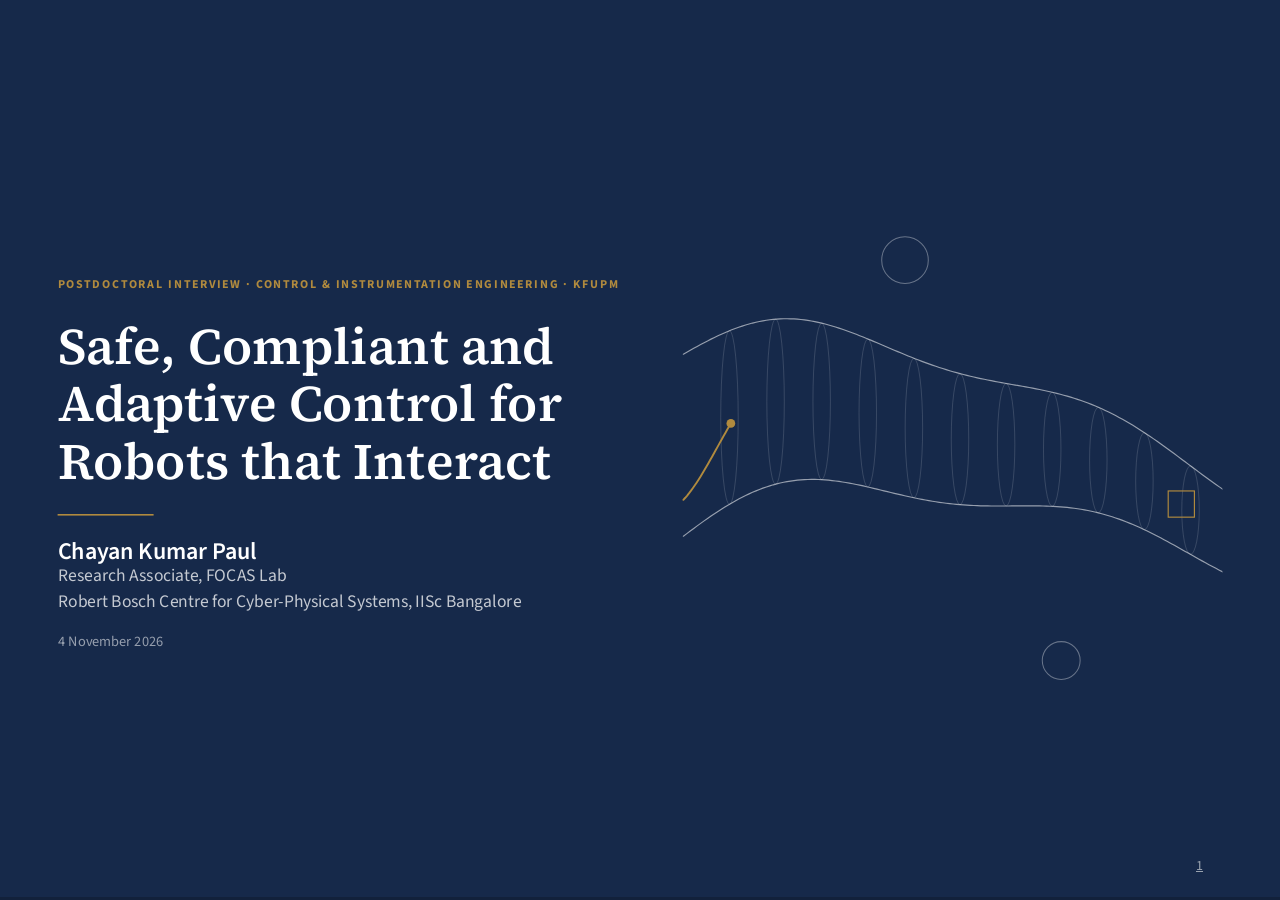
==== commit 3b170f5d: "Rework KFUPM talk slides: PMRF, merged question, clearer animations - Uniform body and note font siz" ====
--- a/kfupm-2026/index.html
+++ b/kfupm-2026/index.html
@@ -34,26 +34,21 @@
 <section class="center-y">
   <div class="kicker">Profile</div>
   <h2>Background</h2>
-  <div class="cols c2" style="gap:70px;">
-    <div class="stack">
-      <div style="display:grid;grid-template-columns:150px 1fr;gap:16px;">
-        <span class="label">Current</span>
-        <div><strong>Research Associate, FOCAS Lab</strong><br><span class="small">Robert Bosch Centre for Cyber-Physical Systems, IISc Bangalore</span><br><span class="small muted">With Dr. Pushpak Jagtap: spatiotemporal tubes and funnel-based interaction control</span></div>
-      </div>
-      <div style="display:grid;grid-template-columns:150px 1fr;gap:16px;">
-        <span class="label">PhD, 2026</span>
-        <div><strong>Electrical Engineering, IIT Delhi</strong><br><span class="small"><em>Safe and Compliant Adaptive Control Strategies for Human–Robot Interaction</em></span><br><span class="small muted">Advisor: Prof. Indra Narayan Kar</span></div>
-      </div>
-    </div>
-    <div class="key">
-      <span class="label">Research question</span>
-      <p class="quote">How can a robot <b>yield to people</b> while <b>provably staying safe</b>?</p>
-      <div class="chips">
-        <span><i>01</i>Compliant interaction</span>
-        <span><i>02</i>Hard safety constraints</span>
-        <span><i>03</i>Limited model knowledge</span>
-        <span><i>04</i>Explicit time guarantees</span>
-      </div>
+  <div class="cols" style="grid-template-columns:1.1fr .9fr;gap:56px;align-items:stretch;">
+    <div class="stack cv">
+      <div><span class="label">Current · 2026–</span><b>Research Associate, FOCAS Lab, IISc Bangalore</b><span>Robert Bosch Centre for Cyber-Physical Systems, with Dr. Pushpak Jagtap: spatiotemporal tubes and funnel-based interaction control. Mentoring a PhD student and a research intern.</span></div>
+      <div><span class="label">PhD · 2020–2026</span><b>Electrical Engineering, IIT Delhi</b><span><em>Safe and Compliant Adaptive Control Strategies for Human–Robot Interaction</em> · Advisor: Prof. Indra Narayan Kar</span></div>
+      <div><span class="label">B.Tech · 2015–2019</span><b>Electrical Engineering, IIEST Shibpur</b></div>
+    </div>
+    <div class="pmrf">
+      <span class="label">Fellowship</span>
+      <div class="big">Prime Minister’s Research Fellow</div>
+      <div class="yrs">2022–2026 · Ministry of Education, Government of India</div>
+      <ul>
+        <li>India’s most competitive doctoral fellowship; funded the full PhD, hardware and conference travel</li>
+        <li><b>Recommended with commendation</b> at the 2024 national PMRF review</li>
+        <li>PMRF teaching: discrete-time control at NIT Jalandhar; electrical and electronics at DSEU; outreach with Science for Rural India</li>
+      </ul>
     </div>
   </div>
   <div class="stats">
@@ -62,26 +57,27 @@
     <div><span class="n">2</span><span class="t">conference papers<br>(IEEE CoDIT, IFAC ACODS)</span></div>
     <div><span class="n">2</span><span class="t">controllers validated<br>on hardware</span></div>
   </div>
-  <aside class="notes">PhD at IIT Delhi (defended July 2026), now RA at FOCAS Lab, IISc. Read the research question; skim the numbers. (~50 s)</aside>
+  <aside class="notes">PhD at IIT Delhi (defended July 2026) as a Prime Minister's Research Fellow, recommended with commendation in the 2024 review; now RA at FOCAS Lab, IISc. Skim the numbers. (~50 s)</aside>
 </section>
 
 <!-- ============================ THEME ============================ -->
 <section class="center-y">
-  <div class="kicker">Research theme</div>
-  <h2>Interaction that is safe by construction</h2>
-  <div class="cols c3" style="margin-top:30px;">
+  <div class="kicker">Research question</div>
+  <h2 class="rq">How can a robot <b>yield to people</b> while <b>provably staying safe</b>?</h2>
+  <p class="muted" style="margin:-6px 0 0;">With limited model knowledge, and with guarantees that come with a deadline. Three capabilities, each with a mathematical certificate:</p>
+  <div class="cols c3" style="margin-top:34px;">
     <div class="fragment"><div class="rule"></div><div class="num">01</div><h3 style="margin-top:8px;">Learn</h3>
-      <p class="small">Identify unknown parameters <strong>in fixed time</strong>, from initial rather than persistent excitation.</p>
+      <p>Identify unknown parameters <strong>in fixed time</strong>, from initial rather than persistent excitation.</p>
       <p class="xsmall muted"><em>Certificate:</em> explicit settling-time bound $\mathcal{T}_{\max}$</p></div>
     <div class="fragment"><div class="rule"></div><div class="num">02</div><h3 style="margin-top:8px;">Constrain</h3>
-      <p class="small">Never leave the safe set — <strong>even while yielding</strong> to the human.</p>
+      <p>Never leave the safe set — <strong>even while yielding</strong> to the human.</p>
       <p class="xsmall muted"><em>Certificate:</em> forward invariance; recursive feasibility</p></div>
     <div class="fragment"><div class="rule"></div><div class="num">03</div><h3 style="margin-top:8px;">Estimate</h3>
-      <p class="small">Reconstruct <strong>unmeasured states</strong>, treating the human force as an unknown input.</p>
+      <p>Reconstruct <strong>unmeasured states</strong>, treating the human force as an unknown input.</p>
       <p class="xsmall muted"><em>Certificate:</em> contraction ⇒ exponential convergence</p></div>
   </div>
-  <p class="quote center fragment" style="margin-top:70px;">Separate what must be guaranteed from what can be learned — and prove both.</p>
-  <aside class="notes">Three capabilities, each with a mathematical certificate. Ch. 3 & 5 = learn, Ch. 4 & 5 + STT = constrain, Ch. 6 = estimate. (~50 s)</aside>
+  <p class="quote center fragment" style="margin-top:56px;">Separate what must be guaranteed from what can be learned — and prove both.</p>
+  <aside class="notes">Read the question once. Then three capabilities, each with a certificate: learn (Ch. 3 & 5), constrain (Ch. 4 & 5, tubes), estimate (Ch. 6). (~1 min)</aside>
 </section>
 
 <!-- ============================ PROBLEM ============================ -->
@@ -124,7 +120,7 @@
 
 <!-- ============================ C1 ============================ -->
 <section>
-  <div class="kicker">PhD research · 1 of 4</div>
+  <div class="kicker">PhD research · 1 of 4<span class="pubtag">Under review · European Journal of Control · with Inria</span></div>
   <h2>Fixed-time adaptive impedance control</h2>
   <div class="cols c2">
     <div class="stack">
@@ -138,39 +134,38 @@
         <p class="xsmall muted" style="margin:0;">$\lceil x\rfloor^{a}=|x|^{a}\operatorname{sign}(x)$ elementwise, $\alpha\in(0,1)$; $\varepsilon_j$: prediction errors of filtered regressors.</p>
       </div>
       <div class="key fragment">
-        <strong>Theorem.</strong> If the filtered regressor is initially exciting on $[0,\epsilon]$, then for every initial condition
-        $$v(t)=0,\quad \tilde\Theta(t)=0\qquad \forall\,t\ge \mathcal{T}_{\max}=\epsilon+\frac{\pi}{\alpha\sqrt{\gamma_3\gamma_4}}.$$
-      </div>
-      <p class="venue">Submitted to the European Journal of Control — with D. Efimov and R. Ushirobira (Inria)</p>
+        <strong>Theorem.</strong> If the filtered regressor is initially exciting on $[0,T]$, then for every initial condition
+        $$v(t)=0,\quad \tilde\Theta(t)=0\qquad \forall\,t\ge \mathcal{T}_{\max}=T+\frac{\pi}{\alpha\sqrt{\gamma_3\gamma_4}}.$$
+      </div>
     </div>
     <div class="stack">
       <div id="fig-peie"></div>
       <div class="fragment">
-        <img src="figures/plot_c1_params.svg" alt="Parameter estimates" style="width:70%;margin:0 auto;">
+        <img src="figures/plot_c1_params.svg" alt="Parameter estimates" style="width:64%;margin:0 auto;">
         <p class="caption">Two-link simulation: all five estimates settle well inside $\mathcal{T}_{\max}=12.3$ s.<br>Hardware (Quanser SRV02): $\mathcal{T}_{\max}=39.7$ s, smooth and bounded input.</p>
       </div>
     </div>
   </div>
   <div class="hl3" style="margin-top:18px;">
-    <div><b><i>01</i>Initial, not persistent, excitation</b>Excitation is needed only on $[0,\epsilon]$ — realistic for contact tasks that turn quasi-static.</div>
-    <div><b><i>02</i>A deadline known in advance</b>$\mathcal{T}_{\max}$ is set by the design gains and the excitation level, not by the initial conditions.</div>
-    <div><b><i>03</i>Smooth, and tested on hardware</b>Continuous control law, no chattering; on the Quanser SRV02 the estimates settle within $\mathcal{T}_{\max}=39.7$ s.</div>
+    <div><b><i>01</i>Initial, not persistent, excitation</b>Excite only on $[0,T]$; contact then goes quasi-static.</div>
+    <div><b><i>02</i>A deadline known in advance</b>Set by gains and excitation, not by the initial state.</div>
+    <div><b><i>03</i>Smooth, and on hardware</b>No chattering; on the SRV02, settled within 39.7 s.</div>
   </div>
   <aside class="notes">Impedance filter turns the target relation into regulation of v. Key point: initial, not persistent, excitation — realistic for contact tasks. Bound independent of initial conditions given the excitation level. (~1:45)</aside>
 </section>
 
 <!-- ============================ C2 ============================ -->
 <section>
-  <div class="kicker">PhD research · 2 of 4</div>
+  <div class="kicker">PhD research · 2 of 4<span class="pubtag">Int. J. Human–Computer Interaction (2026) · IEEE CoDIT (2024)</span></div>
   <h2>Safety in admittance control by reference shaping</h2>
   <div class="cols" style="grid-template-columns:1fr 1fr;gap:40px;align-items:center;">
-    <div><span class="label">Intuition: the same push, two references</span><div id="fig-refshape"></div></div>
-    <div class="panel fragment" data-fragment-index="3">
+    <div class="panel">
       <span class="label">Theory: switched reference model and invariance function</span>
       $$\dot E_r = A_{\sigma}E_r+B_a f_{ext},\qquad \sigma\in\{\text{compliant},\,\text{stiff}\}$$
       $$\Phi(E_r)=\begin{cases} h, & \dot h\le 0\\[2pt] h+\dfrac{\dot h^{2}}{2\gamma}, & \text{otherwise}\end{cases}\qquad \mathcal{G}_1\oplus\mathcal{D}\subseteq\mathcal{S}_r$$
       <p class="xsmall muted" style="margin:0;">Safe set $\{h\le 0\}$; $\Phi\le0$ ⇔ the braking distance at deceleration $\gamma$ fits before the boundary. $\mathcal{G}_1=\{\Phi\le 0\}$ invariant; MRAC error bound $\mathcal D$.</p>
     </div>
+    <div><span class="label">Intuition: the same push, two references</span><div id="fig-refshape"></div></div>
   </div>
   <div class="cols" style="grid-template-columns:1fr 1fr .62fr;gap:30px;align-items:center;margin-top:22px;border-top:1px solid var(--line);padding-top:18px;">
     <img src="figures/hw_srv02_admittance.jpg" alt="Quanser SRV02 hardware" style="width:100%;max-height:290px;object-fit:contain;">
@@ -178,20 +173,18 @@
     <div class="stack">
       <span class="label">Hardware and result</span>
       <p class="small" style="margin:0;">The operator pushes the link both ways ($|f_{ext}|\lesssim2$ N): the link <strong>complies</strong> but <strong>never crosses the limits</strong>. No barrier terms in the control law.</p>
-      <p class="venue" style="margin:0;">Int. J. Human–Computer Interaction (2026) · IEEE CoDIT (2024)</p>
-    </div>
-  </div>
-  <aside class="notes">Click 1: naive admittance crosses the boundary. Click 2: shaped reference stiffens before Φ reaches 0. Click 3: the math. No barrier terms in the control law. Note: Φ uses +ḣ²/2γ (braking distance). (~1:30)</aside>
+    </div>
+  </div>
+  <aside class="notes">Theory on the left, intuition on the right: naive admittance crosses the boundary; the shaped reference stiffens before Φ reaches 0. No barrier terms in the control law. Note: Φ uses +ḣ²/2γ (braking distance). (~1:30)</aside>
 </section>
 
 <!-- ============================ C3 ============================ -->
 <section>
-  <div class="kicker">PhD research · 3 of 4</div>
+  <div class="kicker">PhD research · 3 of 4<span class="pubtag">In revision · IEEE Transactions on Automation Science and Engineering</span></div>
   <h2>Fixed-time adaptation with tube MPC</h2>
   <div class="cols c64">
     <div class="stack">
       <div id="fig-tubempc"></div>
-      <p class="venue">In revision, IEEE Transactions on Automation Science and Engineering</p>
     </div>
     <div class="stack">
       <img src="figures/plot_c3_wall.svg" alt="Impedance along X with a wall" style="width:92%;margin:0 auto;">
@@ -204,7 +197,7 @@
 
 <!-- ============================ C4 ============================ -->
 <section>
-  <div class="kicker">PhD research · 4 of 4</div>
+  <div class="kicker">PhD research · 4 of 4<span class="pubtag">Int. J. Systems Science (2025)</span></div>
   <h2>Unknown-input dynamic observer via contraction</h2>
   <div class="cols c334">
     <div class="stack">
@@ -212,24 +205,23 @@
       <p class="small muted">Flexible joints give inherent compliance, but link-side states are hard to measure and the human force is unknown.</p>
     </div>
     <div class="stack">
-      <div class="panel"><span class="label">System and annihilator</span>
-        $$\begin{aligned}\dot x&=Ax+g(y,u)+\phi(x)+Fd,\quad y=Cx\\ TF&=0\ \Rightarrow\ T\dot x=TAx+Tg+T\phi(x)\end{aligned}$$</div>
-      <div class="panel"><span class="label">Dynamic observer</span>
-        $$\begin{aligned}\dot z&=Pz+Qy+Tg+T\phi(\hat x)+R\upsilon\\ \dot\upsilon&=Xz+Yy+S\upsilon,\qquad \hat x=Wz+Zy\end{aligned}$$</div>
-      <div class="key small fragment">Exists iff $\operatorname{rank}\begin{bmatrix}T\\ C\end{bmatrix}=n$. Contraction of a virtual system, certified by an LMI, gives exponential convergence for any initial estimate.</div>
+      <div class="panel"><span class="label">Model</span>
+        $$\dot x=Ax+g(y,u)+\phi(x)+F\,d,\qquad y=Cx$$
+        <p class="xsmall muted" style="margin:0;">$d$: the human force, unknown and not measured.</p></div>
+      <div><span class="label">How the observer works</span>
+        <ol class="steps3">
+          <li><b>Cancel the unknown push.</b> A matrix $T$ with $TF=0$ removes $d$ from the dynamics.</li>
+          <li><b>Add extra observer states.</b> More design freedom; proportional and PI observers are special cases.</li>
+          <li><b>Certify with contraction.</b> One LMI gives exponential convergence from any initial guess.</li>
+        </ol></div>
     </div>
     <div class="stack">
       <img src="figures/plot_c4_err.svg" alt="Estimation error" style="width:100%;">
       <img src="figures/plot_c4_state.svg" alt="State comparison" style="width:100%;">
       <p class="caption">Error within an exponential envelope; faster than a proportional UI observer (simulation).</p>
-      <p class="venue">Int. J. Systems Science (2025)</p>
-    </div>
-  </div>
-  <div class="hl3" style="margin-top:26px;">
-    <div><b><i>01</i>No force sensor needed</b>The human force is treated as an unknown input, so link-side states are recovered without measuring it.</div>
-    <div><b><i>02</i>More design freedom</b>Extra observer dynamics $(X,Y,S)$ enlarge the LMI feasible set; proportional and PI observers are special cases.</div>
-    <div><b><i>03</i>Converges from any guess</b>Contraction of a virtual system gives exponential convergence for every initial estimate.</div>
-  </div>
+    </div>
+  </div>
+  <div class="key" style="margin-top:24px;"><strong>Result:</strong> link-side states recovered <strong>without a force sensor</strong>, exponentially fast, from any initial guess.</div>
   <aside class="notes">Extra observer states (X,Y,S) enlarge the LMI feasible set; proportional / PI observers are special cases. (~1 min)</aside>
 </section>
 
@@ -262,21 +254,20 @@
   <div class="cols" style="grid-template-columns:.9fr 1.1fr;gap:36px;align-items:center;">
     <div id="fig-funnel"></div>
     <div class="panel"><span class="label">Idea</span>
-      <p class="small">Keep the interaction error inside a designed funnel, $\|e(t)\|<\varphi(t)$, with a low-complexity, model-free law</p>
+      <p style="margin:0;">Keep the error inside a shrinking funnel, $\|e(t)\|&lt;\varphi(t)$:</p>
       $$u=-\frac{k}{1-\|e\|^{2}/\varphi(t)^{2}}\;e$$
-      <p class="xsmall muted" style="margin:0;">Performance by design; no parameter estimation; the gain rises only near the funnel boundary.</p>
-    </div>
-  </div>
-  <div class="cols" style="grid-template-columns:1.62fr .58fr;gap:32px;margin-top:16px;align-items:start;">
+      <p class="xsmall muted" style="margin:0;">No model, no estimation; the gain rises only near the edge.</p>
+    </div>
+  </div>
+  <div class="cols" style="grid-template-columns:1.5fr .7fr;gap:32px;margin-top:18px;align-items:start;">
     <div>
-      <span class="label">Why funnels are hard in physical interaction</span>
-      <ul class="grid2">
-        <li><strong>An unknown push</strong> drives the error towards the boundary, where the gain grows sharply: torque peaks and saturation.</li>
-        <li><strong>Compliance vs. a tight funnel:</strong> a narrow funnel makes the robot stiff to the human; a wide one weakens the guarantee.</li>
-        <li><strong>Noise and delay</strong> near the boundary are amplified by the high gain.</li>
-        <li><strong>Interaction stability</strong> with an unknown human is not given by the funnel alone.</li>
-      </ul>
-      <p class="xsmall muted" style="margin-top:8px;">Also in progress: observer-based fixed-time nested sliding-mode control of a flexible-link manipulator (with IIT Delhi).</p>
+      <span class="label">The challenge in physical interaction</span>
+      <div class="chips four">
+        <span><i>01</i>Unknown push → gain spikes</span>
+        <span><i>02</i>Tight funnel → stiff robot</span>
+        <span><i>03</i>Noise amplified near the edge</span>
+        <span><i>04</i>Stability with a human is not automatic</span>
+      </div>
     </div>
     <div class="clip">
       <video data-autoplay muted loop playsinline preload="auto" poster="media/fr3_peg.jpg" src="media/fr3_peg.mp4"></video>
@@ -284,7 +275,7 @@
       <p class="caption" style="margin-top:8px;">Contact-rich peg insertion (3× speed).</p>
     </div>
   </div>
-  <div class="key" style="margin-top:10px;">The same tube and funnel geometry gives <strong>safety</strong> (spatiotemporal tubes) and <strong>prescribed interaction performance</strong> (funnels); fixed-time tools give the <strong>timing certificates</strong>.</div>
+  <div class="key" style="margin-top:14px;">Tubes give <strong>safety</strong>, funnels give <strong>interaction performance</strong>, fixed-time tools give the <strong>deadlines</strong>.</div>
   <aside class="notes">Funnel bounds a tracking/interaction error; STT bounds the state directly. Both closed-form. (~1 min)</aside>
 </section>
 
@@ -292,50 +283,52 @@
 <section>
   <div class="kicker">Track record</div>
   <h2>Publications</h2>
-  <div class="cols" style="grid-template-columns:1.62fr .7fr;gap:46px;">
+  <div class="cols" style="grid-template-columns:1fr 1fr;gap:44px;">
     <div class="pubs">
       <span class="label">Journal articles</span>
       <div class="row"><div><strong>C. K. Paul</strong>, B. S. Dey, I. N. Kar. Safety in admittance control using reference trajectory shaping. <em>Int. J. Human–Computer Interaction</em>, 2026.</div><div class="st">Published</div></div>
       <div class="row"><div>B. S. Dey, <strong>C. K. Paul</strong>, I. N. Kar. A matrix measure framework for incremental stability of mixed-mode switched systems. <em>Int. J. Systems Science</em>, 2026.</div><div class="st">Published</div></div>
-      <div class="row"><div><strong>C. K. Paul</strong>, I. N. Kar, S. Janardhanan. Unknown input dynamic observer for a class of nonlinear systems using contraction analysis. <em>Int. J. Systems Science</em>, 2025.</div><div class="st">Published</div></div>
-      <span class="label" style="margin-top:12px;">Under review: journals</span>
-      <div class="row"><div><strong>C. K. Paul</strong>, B. S. Dey, I. N. Kar. Safe physical human–robot interaction via fixed-time concurrent-learning impedance control. <em>IEEE T-ASE</em>.</div><div class="st">In revision</div></div>
-      <div class="row"><div><strong>C. K. Paul</strong>, K. Nath, I. N. Kar, D. Efimov, R. Ushirobira. Fixed-time adaptive impedance control with excitation-aware parameter estimation. <em>European Journal of Control</em>.</div><div class="st">Submitted</div></div>
-      <div class="row"><div><strong>C. K. Paul</strong>, K. Nath, I. N. Kar, D. Efimov, R. Ushirobira. Fixed-time model reference adaptive control via excitation-preserving delayed regressors. <em>Automatica</em>.</div><div class="st">Submitted</div></div>
-      <div class="row"><div>A. Sharma, <strong>C. K. Paul</strong>, S. Janardhanan. Observer-based fixed-time nested sliding-mode control for tip-position regulation of a single-link flexible manipulator. <em>Trans. Inst. Measurement and Control</em>.</div><div class="st">Submitted</div></div>
-      <span class="label" style="margin-top:12px;">Conferences</span>
-      <div class="row"><div><strong>C. K. Paul</strong>, B. S. Dey, I. N. Kar. Safe human–robot interaction using switched model reference admittance control. <em>IEEE CoDIT</em>, Malta, 2024.</div><div class="st">Published</div></div>
-      <div class="row"><div><strong>C. K. Paul</strong>, N. Patel, B. S. Dey, I. N. Kar. Adaptive impedance control: a contraction theory approach. <em>IFAC ACODS</em>, New Delhi, 2024 (IFAC-PapersOnLine 57).</div><div class="st">Published</div></div>
-      <div class="row"><div>Two manuscripts under double-blind review (IEEE RA-L, ICRA).</div><div class="st">Under review</div></div>
-    </div>
-    <div class="stack small side">
-      <div><span class="label">Methods</span>Fixed-time stability, adaptive and concurrent learning, set invariance, tube MPC, contraction, sliding modes, funnels and tubes.</div>
-      <div><span class="label">Implementation</span>Real-time experiments on the <strong>Franka Research 3 (FR3)</strong> and the Quanser SRV02; ROS 2, MATLAB/Simulink, Python.</div>
-      <div><span class="label">Teaching</span>IIT Delhi (2022–25): labs and tutorials in basic electrical, control engineering, nonlinear systems and robotics. NIT Jalandhar (2025): discrete-time control. DSEU (2022–24): basic electrical and electronics.</div>
-      <div><span class="label">Collaboration</span>IIT Delhi, IISc Bangalore, Inria (France).</div>
-    </div>
+      <div class="row"><div><strong>C. K. Paul</strong>, I. N. Kar, S. Janardhanan. Unknown input dynamic observer for nonlinear systems using contraction analysis. <em>Int. J. Systems Science</em>, 2025.</div><div class="st">Published</div></div>
+      <span class="label" style="margin-top:14px;">Conferences</span>
+      <div class="row"><div><strong>C. K. Paul</strong>, B. S. Dey, I. N. Kar. Safe human–robot interaction using switched model reference admittance control. <em>IEEE CoDIT</em>, 2024.</div><div class="st">Published</div></div>
+      <div class="row"><div><strong>C. K. Paul</strong>, N. Patel, B. S. Dey, I. N. Kar. Adaptive impedance control: a contraction theory approach. <em>IFAC ACODS</em>, 2024.</div><div class="st">Published</div></div>
+    </div>
+    <div class="pubs">
+      <span class="label">Under review</span>
+      <div class="row"><div><strong>C. K. Paul</strong>, B. S. Dey, I. N. Kar. Safe pHRI via fixed-time concurrent-learning impedance control. <em>IEEE T-ASE</em>.</div><div class="st">In revision</div></div>
+      <div class="row"><div><strong>C. K. Paul</strong>, K. Nath, I. N. Kar, D. Efimov, R. Ushirobira. Fixed-time adaptive impedance control with excitation-aware parameter estimation. <em>European J. Control</em>.</div><div class="st">Submitted</div></div>
+      <div class="row"><div><strong>C. K. Paul</strong>, K. Nath, I. N. Kar, D. Efimov, R. Ushirobira. Fixed-time MRAC via excitation-preserving delayed regressors. <em>Automatica</em>.</div><div class="st">Submitted</div></div>
+      <div class="row"><div>A. Sharma, <strong>C. K. Paul</strong>, S. Janardhanan. Observer-based fixed-time nested sliding-mode control of a single-link flexible manipulator. <em>Trans. Inst. Meas. Control</em>.</div><div class="st">Submitted</div></div>
+      <div class="row"><div>Two manuscripts under double-blind review: <em>IEEE RA-L</em> and <em>ICRA</em>.</div><div class="st">Under review</div></div>
+    </div>
+  </div>
+  <div class="hl3 plain" style="margin-top:22px;">
+    <div><b>Methods</b>Fixed-time stability, adaptive and concurrent learning, set invariance, tube MPC, contraction, sliding modes, funnels and tubes.</div>
+    <div><b>Implementation</b>Real-time experiments on the <strong>Franka Research 3</strong> and the Quanser SRV02; ROS 2, MATLAB/Simulink, Python.</div>
+    <div><b>Teaching</b>IIT Delhi labs and tutorials (basic electrical, control, nonlinear systems, robotics); NIT Jalandhar; DSEU.</div>
   </div>
   <aside class="notes">Skim; do not read. (~30 s)</aside>
 </section>
 
 <!-- ============================ PLAN ============================ -->
-<section class="center-y">
+<section>
   <div class="kicker">Outlook</div>
   <h2>Research plan at KFUPM CIE</h2>
-  <div class="cols c3">
-    <div class="fragment"><div class="rule"></div><div class="num" style="font-size:34px;">T1</div><h3 style="margin-top:6px;">Safe human–robot collaboration</h3>
-      <ul class="small"><li>Tube and funnel interaction control with fixed-time adaptation on cobot arms</li><li>Time-varying, unmodelled human dynamics</li></ul></div>
-    <div class="fragment"><div class="rule"></div><div class="num" style="font-size:34px;">T2</div><h3 style="margin-top:6px;">Observer-based and fault-tolerant safety</h3>
-      <ul class="small"><li>Safe interaction without force sensing or full state</li><li>Tubes that survive actuator faults; discrete-time guarantees</li></ul></div>
-    <div class="fragment"><div class="rule"></div><div class="num" style="font-size:34px;">T3</div><h3 style="margin-top:6px;">Safe multi-robot and aerial systems</h3>
-      <ul class="small"><li>Tubes for fleets and formations under communication limits</li><li>Aerial manipulation; links with CBF-based task allocation</li></ul></div>
-  </div>
-  <div class="tl fragment">
+  <div class="cols c2" style="gap:36px;">
+    <div><span class="label">People and robots, one task, all safe · T1 + T2</span><div id="fig-team" class="figbox"></div></div>
+    <div><span class="label">An aerial swarm with a tube for every drone · T3</span><div id="fig-swarm" class="figbox"></div></div>
+  </div>
+  <div class="hl3" style="margin-top:34px;">
+    <div><b><i>T1</i>Safe human–robot collaboration</b>Tubes, funnels and fixed-time learning on cobots, with unmodelled humans.</div>
+    <div><b><i>T2</i>Safety without seeing everything</b>No force sensor or full state; survive actuator faults; discrete time.</div>
+    <div><b><i>T3</i>Safe multi-robot and aerial systems</b>Tubes for fleets and swarms under communication limits.</div>
+  </div>
+  <div class="tl fragment" style="margin-top:44px;">
     <div><b>Months 0–8</b>T1 on lab cobots; T2 theory; first journal submission</div>
     <div><b>Months 8–16</b>T1 experiments; T3 in simulation; conference papers</div>
-    <div><b>Months 16–24</b>Integration and demonstrations; joint proposals; student co-supervision</div>
-  </div>
-  <aside class="notes">One theme, three thrusts building on each other. Align with the funding project — ask which one. (~1:30)</aside>
+    <div><b>Months 16–24</b>Demonstrations; joint proposals; student co-supervision</div>
+  </div>
+  <aside class="notes">Left: a person and two mobile arms carry one object; the arms yield to the push but stay inside the tube, and the load is learned in fixed time (T1, T2). Right: a drone swarm squeezes through a gap, every drone inside its own tube (T3). Click: timeline. (~1:20)</aside>
 </section>
 
 <!-- ============================ FIT ============================ -->
@@ -388,7 +381,7 @@
     <div class="stack">
       <div class="panel"><span class="label">Regressor filters (zero initial states)</span>
         $$\begin{aligned} Z\Theta&=\tau_1\\ \dot Z_F&=-kZ_F+Z,\quad \dot\tau_{1F}=-k\tau_{1F}+\tau_1\\ \dot Z_{IF}&=-kZ_{IF}+Z_F^{\top}Z_F \end{aligned}$$</div>
-      <div class="key small">If IE holds on $[0,\epsilon]$, then $\lambda_{\min}(Z_{IF})\ge\mu>0$ on $[\epsilon,\epsilon_1]$ — long enough to converge before $\mathcal{T}_{\max}\le\epsilon_1$, after which $\tilde\Theta=0$ is invariant (disturbance-free case). With forgetting $k>0$ and no new excitation, $\lambda_{\min}(Z_{IF})$ eventually decays; hence the window.</div>
+      <div class="key small">If IE holds on $[0,T]$, then $\lambda_{\min}(Z_{IF})\ge\mu>0$ on $[T,T_1]$ — long enough to converge before $\mathcal{T}_{\max}\le T_1$, after which $\tilde\Theta=0$ is invariant (disturbance-free case). With forgetting $k>0$ and no new excitation, $\lambda_{\min}(Z_{IF})$ eventually decays; hence the window.</div>
     </div>
     <div class="stack small">
       <div><span class="label">Physical view</span>A contact task has a short transient followed by quasi-static contact: PE fails, IE holds.</div>
--- a/kfupm-2026/css/theme.css
+++ b/kfupm-2026/css/theme.css
@@ -17,7 +17,7 @@
   --serif:"Source Serif 4",Georgia,serif; --sans:"Source Sans 3","Helvetica Neue",Arial,sans-serif;
 }
 .reveal-viewport{background:#fff;}
-.reveal{font-family:var(--sans);font-size:30px;color:var(--ink);}
+.reveal{font-family:var(--sans);font-size:22px;color:var(--ink);}
 .reveal .slides{text-align:left;}
 .reveal .slides section{height:100%;box-sizing:border-box;padding:56px 72px 64px;}
 .reveal .slides section.center-y{display:flex!important;flex-direction:column;justify-content:center;}
@@ -39,13 +39,15 @@
 .c46{grid-template-columns:.92fr 1.08fr;} .c64{grid-template-columns:1.12fr .88fr;}
 .c334{grid-template-columns:.8fr 1.05fr 1.05fr;}
 .stack>*+*{margin-top:22px;}
-.muted{color:var(--gray);} .small{font-size:22px;} .xsmall{font-size:18px;} .center{text-align:center;}
+/* type scale: body text 22px, notes (captions, venues, footnotes) 19px; headings and labels separate */
+:root{--body:22px;--note:19px;}
+.muted{color:var(--gray);} .small{font-size:var(--body);} .xsmall{font-size:var(--note);} .center{text-align:center;}
 
 /* panels */
 .panel{background:var(--panel);border-left:3px solid var(--navy);padding:16px 22px;}
 .key{border-left:3px solid var(--gold);padding:6px 0 6px 20px;}
-.venue{font-style:italic;color:var(--gray);font-size:20px;}
-.caption{color:var(--gray);font-size:18px;text-align:center;margin-top:6px;line-height:1.35;}
+.venue{font-style:italic;color:var(--gray);font-size:var(--note);}
+.caption{color:var(--gray);font-size:var(--note);text-align:center;margin-top:6px;line-height:1.35;}
 .rule{height:2px;background:var(--navy);margin-bottom:14px;}
 .num{font-family:var(--serif);font-size:44px;color:var(--gold);line-height:1;}
 .quote{font-family:var(--serif);font-style:italic;font-size:30px;color:var(--navy);line-height:1.4;}
@@ -53,12 +55,12 @@
 
 /* keyword chips under a statement */
 .chips{display:grid;grid-template-columns:1fr 1fr;gap:10px 14px;margin-top:6px;}
-.chips span{display:flex;align-items:baseline;gap:10px;background:var(--panel);padding:10px 14px;font-size:21px;font-weight:600;color:var(--navy);}
+.chips span{display:flex;align-items:baseline;gap:10px;background:var(--panel);padding:10px 14px;font-size:var(--body);font-weight:600;color:var(--navy);}
 .chips i{font-style:normal;font-family:var(--serif);font-size:18px;color:var(--gold);}
 
 /* numbered highlight cards along the bottom of a slide */
 .hl3{display:grid;grid-template-columns:repeat(3,1fr);gap:22px;}
-.hl3>div{border-top:2px solid var(--navy);padding-top:10px;font-size:20px;line-height:1.35;color:var(--ink);}
+.hl3>div{border-top:2px solid var(--navy);padding-top:10px;font-size:var(--body);line-height:1.35;color:var(--ink);}
 .hl3 b{display:block;font-family:var(--serif);font-size:24px;font-weight:600;color:var(--navy);margin-bottom:4px;}
 .hl3 b i{font-style:normal;color:var(--gold);margin-right:8px;}
 
@@ -75,7 +77,7 @@
 .reveal ul li::before{content:"";position:absolute;left:2px;top:.58em;width:8px;height:8px;background:var(--gold);}
 
 /* table */
-.reveal table.cmp{border-collapse:collapse;width:100%;font-size:21px;}
+.reveal table.cmp{border-collapse:collapse;width:100%;font-size:var(--body);}
 .reveal table.cmp th{font-weight:600;color:var(--gray);font-size:17px;padding:6px 8px;border-bottom:1.5px solid var(--navy);text-align:center;}
 .reveal table.cmp th:first-child,.reveal table.cmp td:first-child{text-align:left;}
 .reveal table.cmp td{padding:7px 8px;border-bottom:1px solid var(--line);text-align:center;}
@@ -83,23 +85,23 @@
 .yes{color:var(--navy);} .no{color:var(--red);} .na{color:var(--mid);}
 
 /* publications */
-.pubs{font-size:19px;line-height:1.35;}
+.pubs{font-size:var(--body);line-height:1.32;}
 .pubs .row{display:grid;grid-template-columns:1fr 150px;gap:16px;padding:7px 0;border-bottom:1px solid var(--line);}
 .pubs .st{font-size:13px;font-weight:700;letter-spacing:.1em;color:var(--gray);text-align:right;text-transform:uppercase;padding-top:3px;}
 
 /* timeline */
 .tl{display:grid;grid-template-columns:repeat(3,1fr);margin-top:34px;border-top:2px solid var(--line);}
-.tl>div{padding-top:12px;position:relative;font-size:19px;color:var(--gray);}
+.tl>div{padding-top:12px;position:relative;font-size:var(--note);color:var(--gray);}
 .tl>div::before{content:"";position:absolute;top:-7px;left:0;width:12px;height:12px;border-radius:50%;background:var(--navy);}
 .tl>div:first-child{border-top:2px solid var(--navy);margin-top:-2px;}
-.tl b{display:block;color:var(--navy);font-size:20px;margin-bottom:4px;}
+.tl b{display:block;color:var(--navy);font-size:var(--body);margin-bottom:4px;}
 
 /* stats row */
 .stats{display:grid;grid-template-columns:repeat(4,1fr);border-top:1px solid var(--line);padding-top:20px;margin-top:40px;}
 .stats>div{display:flex;gap:14px;align-items:flex-start;padding-right:16px;}
 .stats>div+div{border-left:1px solid var(--line);padding-left:20px;}
 .stats .n{font-family:var(--serif);font-size:54px;color:var(--navy);line-height:.95;}
-.stats .t{font-size:19px;color:var(--gray);line-height:1.3;}
+.stats .t{font-size:var(--note);color:var(--gray);line-height:1.3;}
 
 /* dark title / closing slides */
 .dark{color:#fff;}
@@ -118,7 +120,7 @@
 
 /* KaTeX sizing */
 .reveal .katex{font-size:1.02em;}
-.reveal .katex-display{margin:.35em 0;text-align:left;}
+.reveal .katex-display{margin:.35em 0;text-align:left;font-size:28px;}
 .panel .katex-display>.katex{text-align:left;}
 
 /* ---------- SVG figure animation primitives ---------- */
@@ -142,13 +144,34 @@
 html.print-pdf .flow,.static .flow{animation:none;}
 
 /* two-column bullet grid */
-.reveal ul.grid2{display:grid;grid-template-columns:1fr 1fr;gap:6px 30px;font-size:20px;}
+.reveal ul.grid2{display:grid;grid-template-columns:1fr 1fr;gap:6px 30px;font-size:var(--body);}
 .reveal ul.grid2 li{margin:0;line-height:1.3;}
-.hl3.big>div{font-size:22px;} .hl3.big b{font-size:26px;}
-.pubs{font-size:17px;line-height:1.3;}
-.pubs .row{padding:5px 0;}
-.side{font-size:19px!important;}
 .dark .site{align-self:flex-start;display:inline-flex;align-items:center;gap:26px;margin-top:44px;padding:16px 30px 16px 16px;border:2px solid var(--gold);color:#fff;text-decoration:none;}
 .dark .site img{width:118px;height:118px;background:#fff;padding:6px;}
 .dark .site small{display:block;font-size:18px;letter-spacing:.12em;text-transform:uppercase;color:var(--gold);font-weight:700;margin-bottom:6px;}
 .dark .site b{font-family:var(--serif);font-size:56px;font-weight:600;line-height:1;}
+
+/* background slide */
+.cv>div{display:flex;flex-direction:column;gap:2px;}
+.cv b{font-weight:600;color:var(--navy);font-size:24px;}
+.cv span:not(.label){color:var(--ink);}
+.pmrf{background:var(--navy);color:#fff;padding:24px 28px;}
+.pmrf .label{color:var(--gold);}
+.pmrf .big{font-family:var(--serif);font-size:34px;font-weight:600;line-height:1.15;}
+.pmrf .yrs{color:rgba(255,255,255,.7);font-size:var(--note);margin:6px 0 14px;}
+.pmrf ul li{color:rgba(255,255,255,.92);}
+.pmrf b{color:var(--gold);font-weight:600;}
+/* research question as the title */
+.reveal h2.rq{font-size:46px;}
+.reveal h2.rq b{color:var(--gold);font-weight:600;}
+.kicker .pubtag{float:right;font-weight:600;font-style:italic;letter-spacing:.02em;text-transform:none;color:var(--gray);font-size:var(--note);}
+/* numbered plain-language steps */
+.reveal ol.steps3{margin:4px 0 0;padding:0;list-style:none;counter-reset:st;}
+.reveal ol.steps3 li{counter-increment:st;position:relative;padding-left:42px;margin-bottom:12px;line-height:1.35;}
+.reveal ol.steps3 li::before{content:counter(st);position:absolute;left:0;top:-2px;width:28px;height:28px;border-radius:50%;background:var(--navy);color:#fff;font-family:var(--serif);font-size:18px;display:grid;place-items:center;}
+.reveal ol.steps3 b{color:var(--navy);font-weight:600;}
+.chips.four{grid-template-columns:1fr 1fr;}
+.chips.four span{padding:14px 16px;}
+.pubs .row{grid-template-columns:1fr 112px;gap:12px;padding:6px 0;line-height:1.28;}
+.hl3.plain b{font-size:var(--body);font-family:var(--sans);text-transform:uppercase;letter-spacing:.1em;font-size:15px;color:var(--gray);}
+.figbox{background:var(--panel);}
